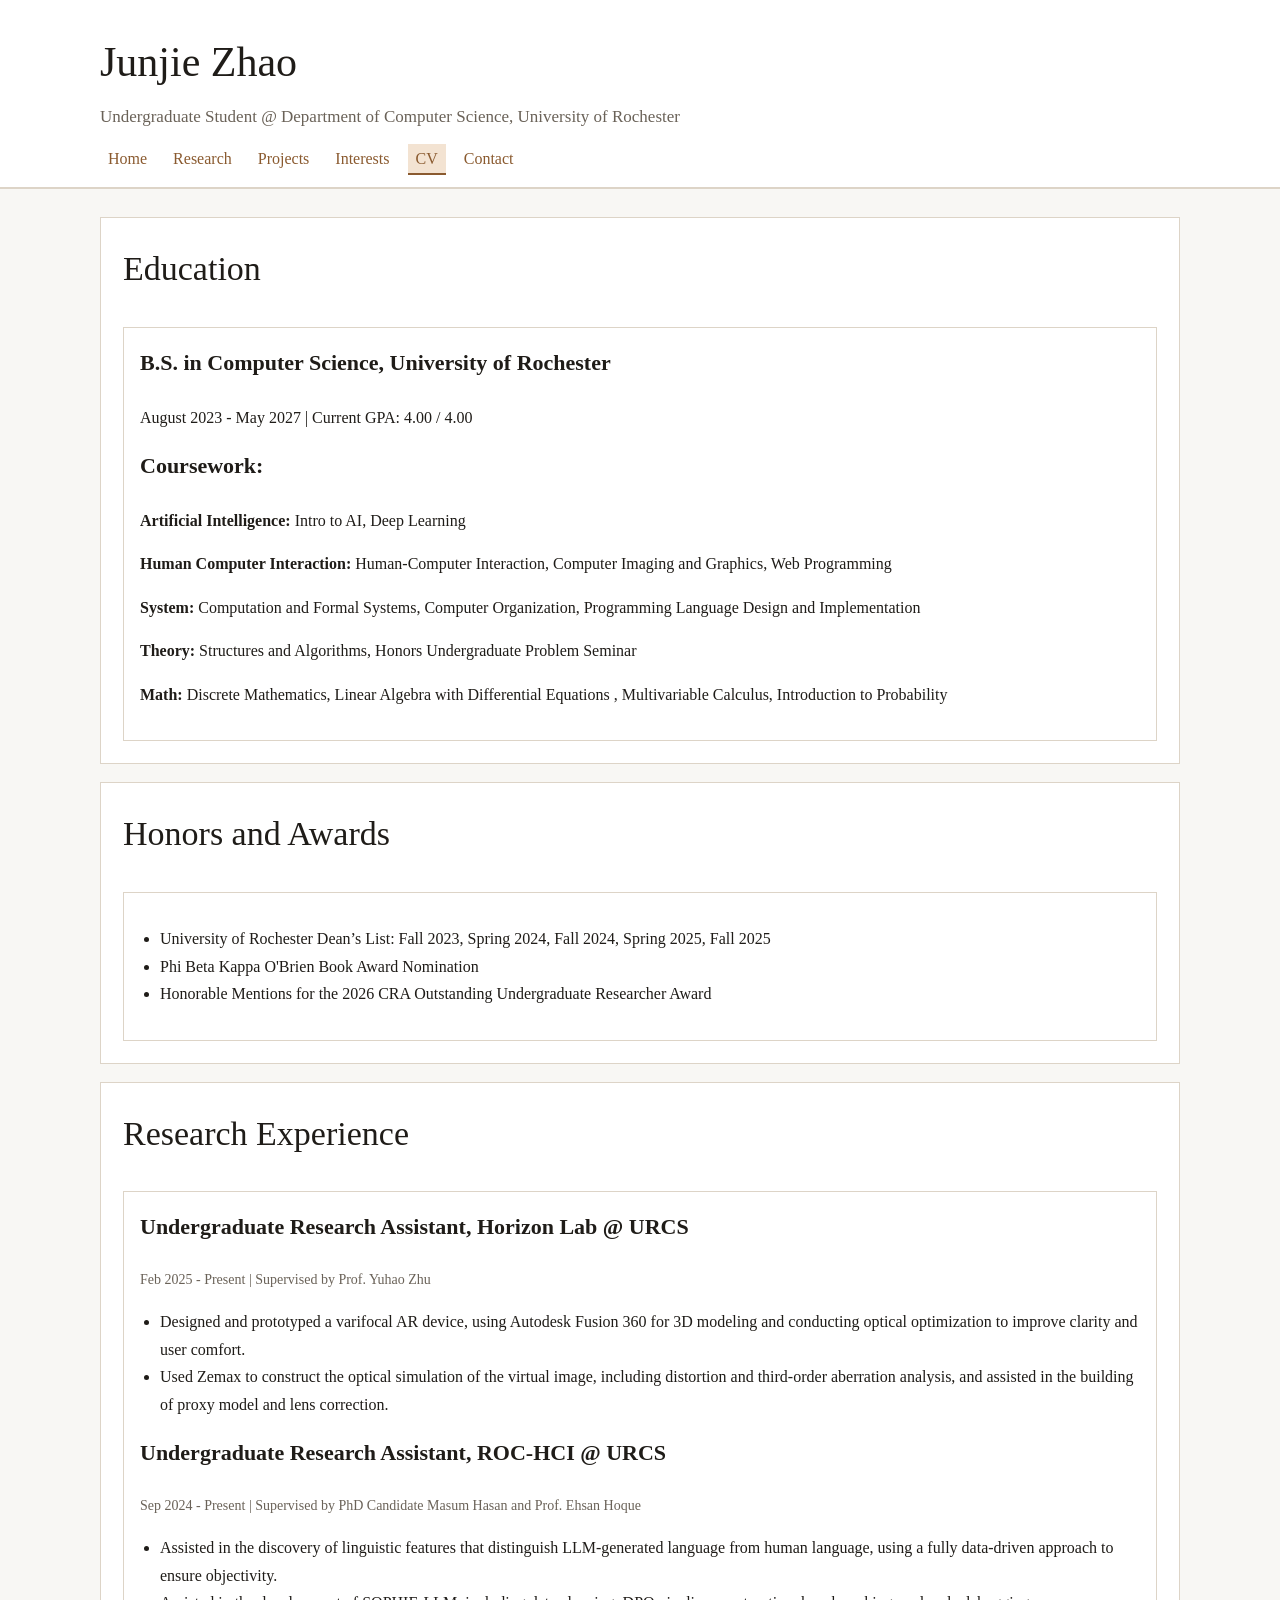
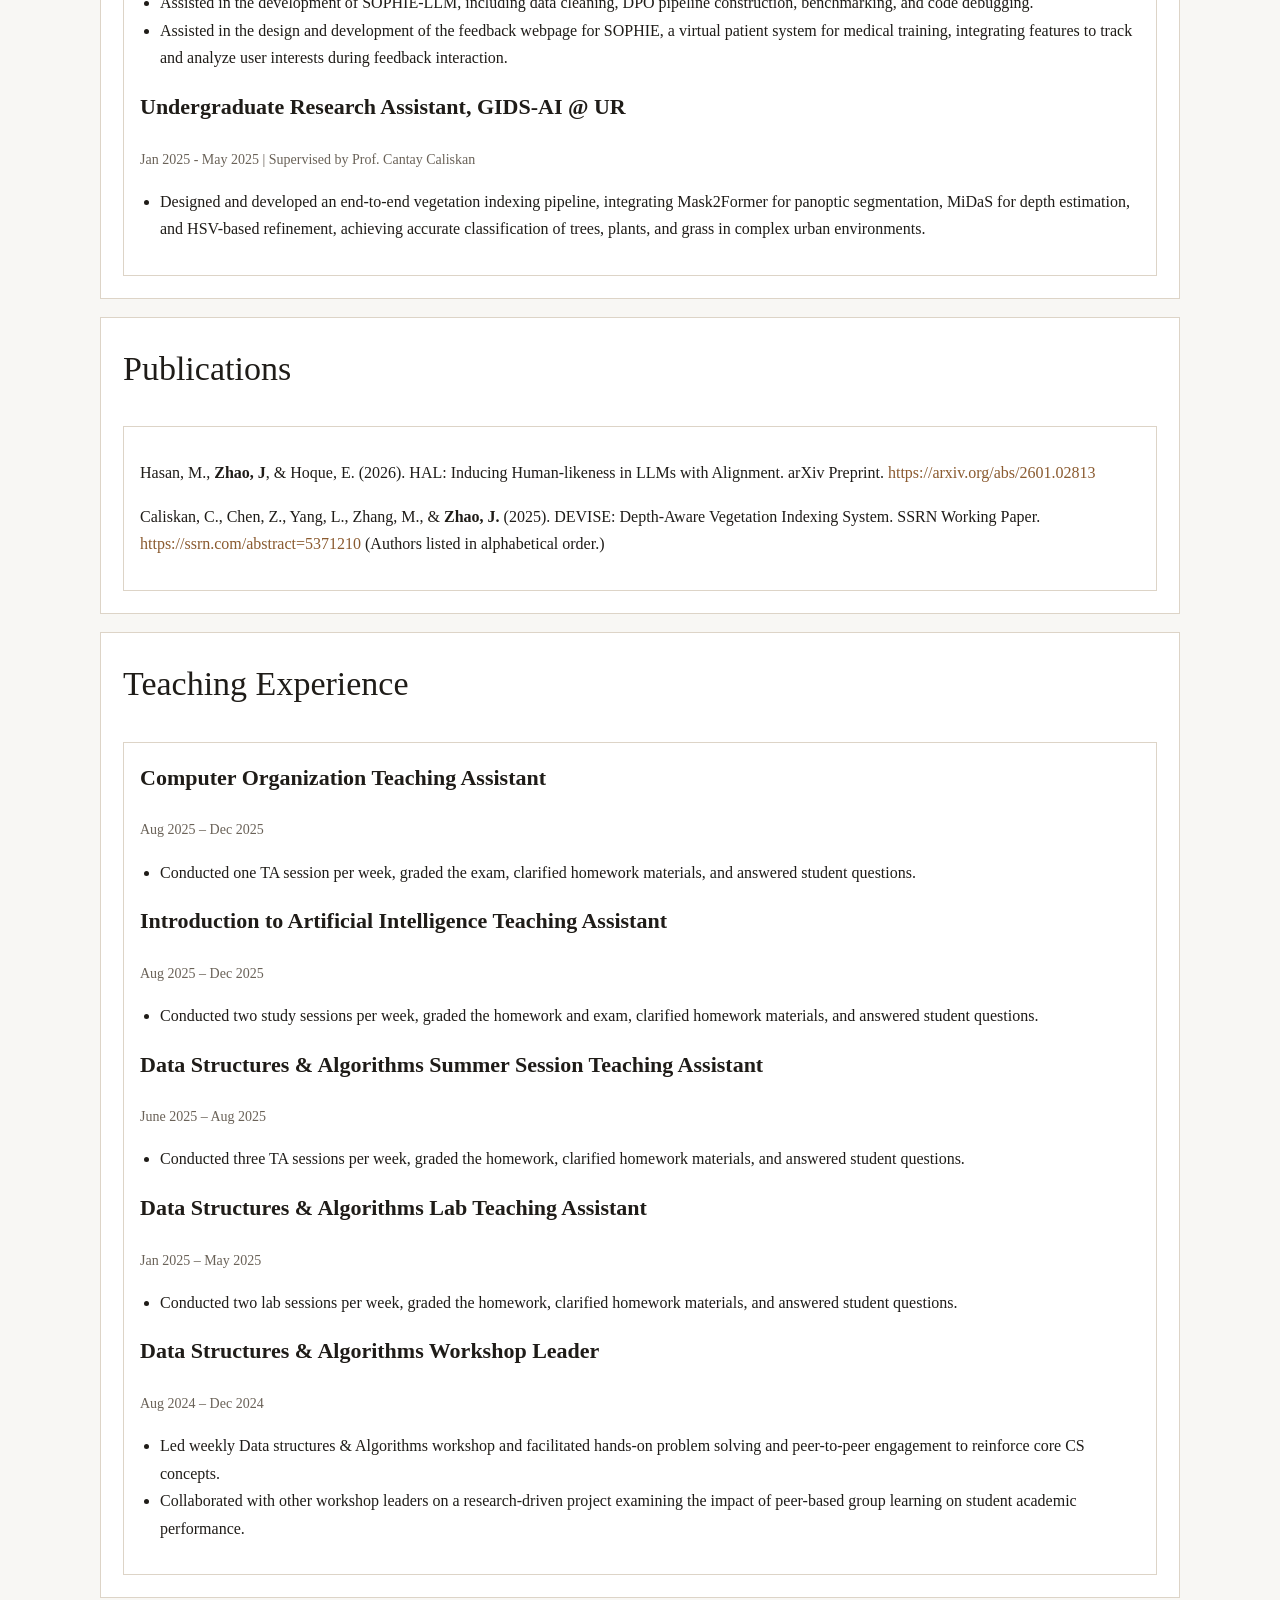
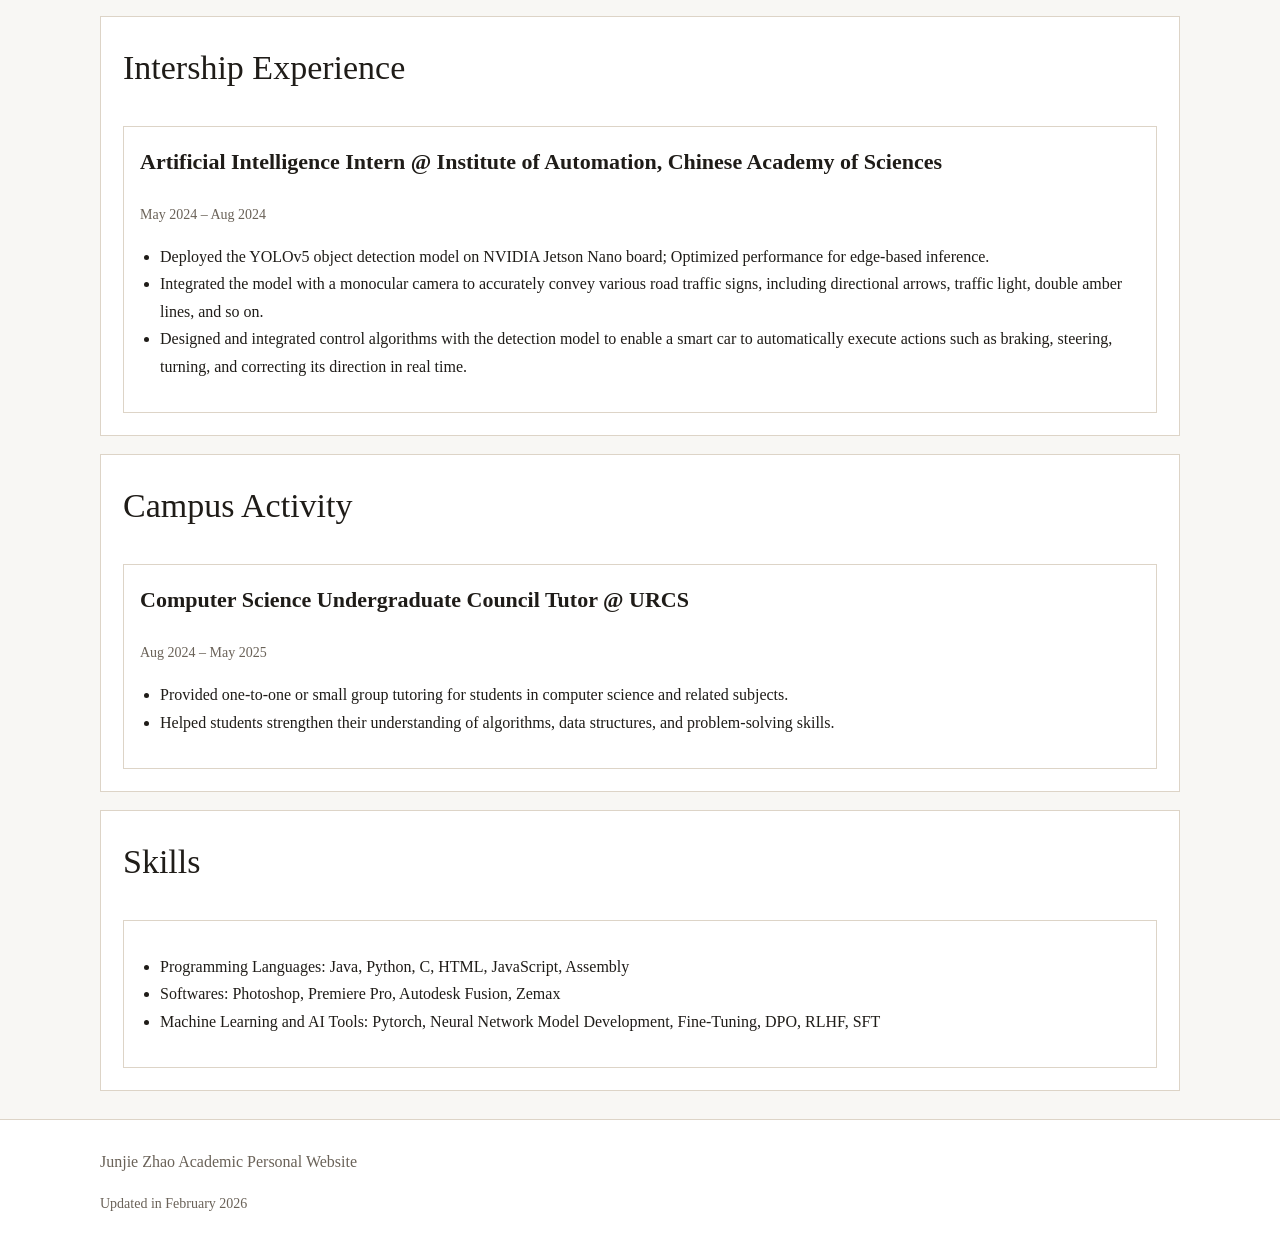
==== cv.html @ 10b2e944 "Add files via upload" ====
<!-- Programmer: Junjie Zhao
Email: jzhao58@u.rochester.edu -->


<!DOCTYPE html>
<html lang="en">
<head>
  <meta charset="UTF-8">
  <meta name="viewport" content="width=device-width, initial-scale=1.0">
  <title>CV | Junjie Zhao</title>
  <link rel="stylesheet" href="css/style.css">
  <script src="js/layout-loader.js" defer></script>
</head>
<body data-page="cv">
  <div id="site-header"></div>

  <main class="container">
    <section class="panel">
      <h2>Education</h2>
      <div class="card">
        <h3>B.S. in Computer Science, University of Rochester</h3>
        <p>August 2023 - May 2027 | Current GPA: 4.00 / 4.00</p>
        <h3>Coursework:</h3>
        <p><strong>Artificial Intelligence:</strong> Intro to AI, Deep Learning</p>
        <p><strong>Human Computer Interaction:</strong> Human-Computer Interaction, Computer Imaging and Graphics, Web Programming</p>
        <p><strong>System:</strong> Computation and Formal Systems, Computer Organization, Programming Language Design
and Implementation</p>
        <p><strong>Theory:</strong> Structures and Algorithms, Honors Undergraduate Problem Seminar</p>
        <p><strong>Math:</strong> Discrete Mathematics, Linear Algebra with Differential Equations , Multivariable Calculus, Introduction to Probability</p>
        </div>
    </section>

    <section class="panel">
      <h2>Honors and Awards</h2>
      <div class="card">
        <ul class="clean-list">
          <li>University of Rochester Dean’s List: Fall 2023, Spring 2024, Fall 2024, Spring 2025, Fall 2025</li>
          <li>Phi Beta Kappa O'Brien Book Award Nomination</li>
          <li>Honorable Mentions for the 2026 CRA Outstanding Undergraduate Researcher Award</li>
        </ul>
      </div>
    </section>

    <section class="panel">
      <h2>Research Experience</h2>
      <div class="card">
        <h3>Undergraduate Research Assistant, Horizon Lab @ URCS</h3>
        <p class="meta-line">Feb 2025 - Present | Supervised by Prof. Yuhao Zhu</p>
        <ul class="clean-list">
          <li>Designed and prototyped a varifocal AR device, using Autodesk Fusion 360 for 3D modeling and
conducting optical optimization to improve clarity and user comfort.</li>
          <li>Used Zemax to construct the optical simulation of the virtual image, including distortion and
third-order aberration analysis, and assisted in the building of proxy model and lens correction.</li>
        </ul>
        <h3>Undergraduate Research Assistant, ROC-HCI @ URCS</h3>
        <p class="meta-line">Sep 2024 - Present | Supervised by PhD Candidate Masum Hasan and Prof. Ehsan Hoque</p>
        <ul class="clean-list">
          <li>Assisted in the discovery of linguistic features that distinguish LLM-generated language from
human language, using a fully data-driven approach to ensure objectivity.</li>
          <li>Assisted in the development of SOPHIE-LLM, including data cleaning, DPO pipeline
construction, benchmarking, and code debugging.</li>
          <li>Assisted in the design and development of the feedback webpage for SOPHIE, a virtual patient
system for medical training, integrating features to track and analyze user interests during
feedback interaction.</li>
        </ul>
        <h3>Undergraduate Research Assistant, GIDS-AI @ UR</h3>
        <p class="meta-line">Jan 2025 - May 2025 | Supervised by Prof. Cantay Caliskan</p>
        <ul class="clean-list">
          <li>Designed and developed an end-to-end vegetation indexing pipeline, integrating Mask2Former for
panoptic segmentation, MiDaS for depth estimation, and HSV-based refinement, achieving
accurate classification of trees, plants, and grass in complex urban environments.</li>
        </ul>
      </div>
    </section>

     <section class="panel">
      <h2>Publications</h2>
      <div class="card">
        <p>Hasan, M., <strong>Zhao, J</strong>, & Hoque, E. (2026). HAL: Inducing Human-likeness in LLMs with Alignment.
arXiv Preprint. <a>https://arxiv.org/abs/2601.02813</a></p>
       <p>Caliskan, C., Chen, Z., Yang, L., Zhang, M., & <strong>Zhao, J.</strong> (2025). DEVISE: Depth-Aware Vegetation
Indexing System. SSRN Working Paper. <a>https://ssrn.com/abstract=5371210</a> (Authors listed in
alphabetical order.)</p>
       </div>
    </section>
    
    <section class="panel">
      <h2>Teaching Experience</h2>
      <div class="card">
        <h3>Computer Organization Teaching Assistant</h3>
        <p class="meta-line">Aug 2025 – Dec 2025</p>
        <ul class="clean-list">
          <li>Conducted one TA session per week, graded the exam, clarified homework materials, and
answered student questions.</li>
        </ul>
        <h3>Introduction to Artificial Intelligence Teaching Assistant</h3>
        <p class="meta-line">Aug 2025 – Dec 2025</p>
        <ul class="clean-list">
          <li>Conducted two study sessions per week, graded the homework and exam, clarified homework
materials, and answered student questions.</li>
        </ul>
        <h3>Data Structures & Algorithms Summer Session Teaching Assistant</h3>
        <p class="meta-line">June 2025 – Aug 2025</p>
        <ul class="clean-list">
          <li>Conducted three TA sessions per week, graded the homework, clarified homework materials, and
answered student questions.</li>
        </ul>
        <h3>Data Structures & Algorithms Lab Teaching Assistant</h3>
        <p class="meta-line">Jan 2025 – May 2025</p>
        <ul class="clean-list">
          <li>Conducted two lab sessions per week, graded the homework, clarified homework materials, and
answered student questions.</li>
        </ul>
        <h3>Data Structures & Algorithms Workshop Leader</h3>
        <p class="meta-line">Aug 2024 – Dec 2024</p>
        <ul class="clean-list">
          <li>Led weekly Data structures & Algorithms workshop and facilitated hands-on problem solving and
peer-to-peer engagement to reinforce core CS concepts.</li>
          <li>Collaborated with other workshop leaders on a research-driven project examining the impact of
peer-based group learning on student academic performance.</li>
        </ul>
      </div>
    </section>

    <section class="panel">
      <h2>Intership Experience</h2>
      <div class="card">
        <h3>Artificial Intelligence Intern @ Institute of Automation, Chinese Academy of Sciences</h3>
        <p class="meta-line">May 2024 – Aug 2024</p>
        <ul class="clean-list">
          <li>Deployed the YOLOv5 object detection model on NVIDIA Jetson Nano board; Optimized
performance for edge-based inference.</li>
          <li>Integrated the model with a monocular camera to accurately convey various road traffic signs,
including directional arrows, traffic light, double amber lines, and so on.</li>
          <li>Designed and integrated control algorithms with the detection model to enable a smart car to
automatically execute actions such as braking, steering, turning, and correcting its direction in real
time.</li>
        </ul>
      </div>
    </section>

    <section class="panel">
      <h2>Campus Activity</h2>
      <div class="card">
        <h3>Computer Science Undergraduate Council Tutor @ URCS</h3>
        <p class="meta-line">Aug 2024 – May 2025</p>
        <ul class="clean-list">
          <li>Provided one-to-one or small group tutoring for students in computer science and related subjects.</li>
          <li>Helped students strengthen their understanding of algorithms, data structures, and
problem-solving skills.</li>
        </ul>
      </div>
    </section>

    <section class="panel">
      <h2>Skills</h2>
      <div class="card">
        <ul class="clean-list">
          <li>Programming Languages: Java, Python, C, HTML, JavaScript, Assembly</li>
          <li>Softwares: Photoshop, Premiere Pro, Autodesk Fusion, Zemax</li>
          <li>Machine Learning and AI Tools: Pytorch, Neural Network Model Development, Fine-Tuning,
  DPO, RLHF, SFT</li>
        </ul>
      </div>
    </section>
  </main>

  <div id="site-footer"></div>
</body>
</html>
---- css/style.css ----
/* Programmer: Junjie Zhao
Email: jzhao58@u.rochester.edu */


body {
  margin: 0;
  font-family: Georgia, "Times New Roman", serif;
  color: #1f1c18;
  background: #f8f7f4;
  line-height: 1.72;
}

a { color: #8a5a2f; }

.site-header {
  border-bottom: 2px solid #ddd4c7;
  background: #fff;
}

.container {
  width: 1080px;
  margin: 0 auto;
}

.topbar {
  padding: 26px 0 14px;
}

.brand h1 {
  margin: 0;
  font-size: 42px;
  font-weight: 500;
}

.brand p {
  margin: 4px 0 14px;
  color: #6a6258;
  font-size: 17px;
}

.site-nav ul { 
  list-style: none; 
  margin: 0; 
  padding: 0; 
}

.site-nav li { 
  display: inline-block; 
  margin-right: 6px; 
}

.site-nav a {
  text-decoration: none;
  color: #8a5a2f;
  border-bottom: 2px solid transparent;
  padding: 6px 8px;
}

.site-nav a:hover, .site-nav a:focus { 
  border-bottom-color: #8a5a2f; 
}

.site-nav a.active {
  background: #f3e3d2;
  border-bottom-color: #8a5a2f;
}

main {
  padding: 28px 0;
}

main > section + section {
  margin-top: 18px;
}

.hero {
  display: grid;
  grid-template-columns: 2fr 1fr;
  gap: 18px;
  margin-bottom: 18px;
}

.panel {
  background: #ffffff;
  border: 1px solid #ddd4c7;
  padding: 22px;
}

.panel-soft { 
  background: #f1eee8; 
}

h2 {
  margin-top: 0;
  font-size: 34px;
  font-weight: 500;
}

h3 { margin-top: 0; font-size: 22px; }

.grid-2 { display: grid; 
  grid-template-columns: 1fr 1fr; 
  gap: 18px; 
}
.grid-3 { display: grid; 
  grid-template-columns: 1fr 1fr 1fr; 
  gap: 18px; 
}

.card {
  background: #fff;
  border: 1px solid #ddd4c7;
  padding: 16px;
}

.clean-list { 
  padding-left: 20px; 
}

.meta-line { 
  color: #6a6258; 
  font-size: 14px; 
}

.filter-controls { 
  margin: 10px 0; 
}

.filter-button {
  border: 1px solid #ddd4c7;
  background: #fff;
  color: #1f1c18;
  padding: 7px 12px;
  margin-right: 8px;
  cursor: pointer;
}

.filter-button.active {
  background: #8a5a2f;
  color: #fff;
}

.result-note { 
  color: #6a6258;
}

.paper-item.hidden {
   display: none; 
}

.photo {
  border: 1px solid #ddd4c7;
  background: #fff;
}
.photo img {
  width: 100%;
  height: 185px;
  object-fit: cover;
  display: block;
}
.photo figcaption { padding: 11px; }

.site-footer {
  border-top: 1px solid #ddd4c7;
  background: #fff;
  color: #6a6258;
  padding: 12px 0;
}
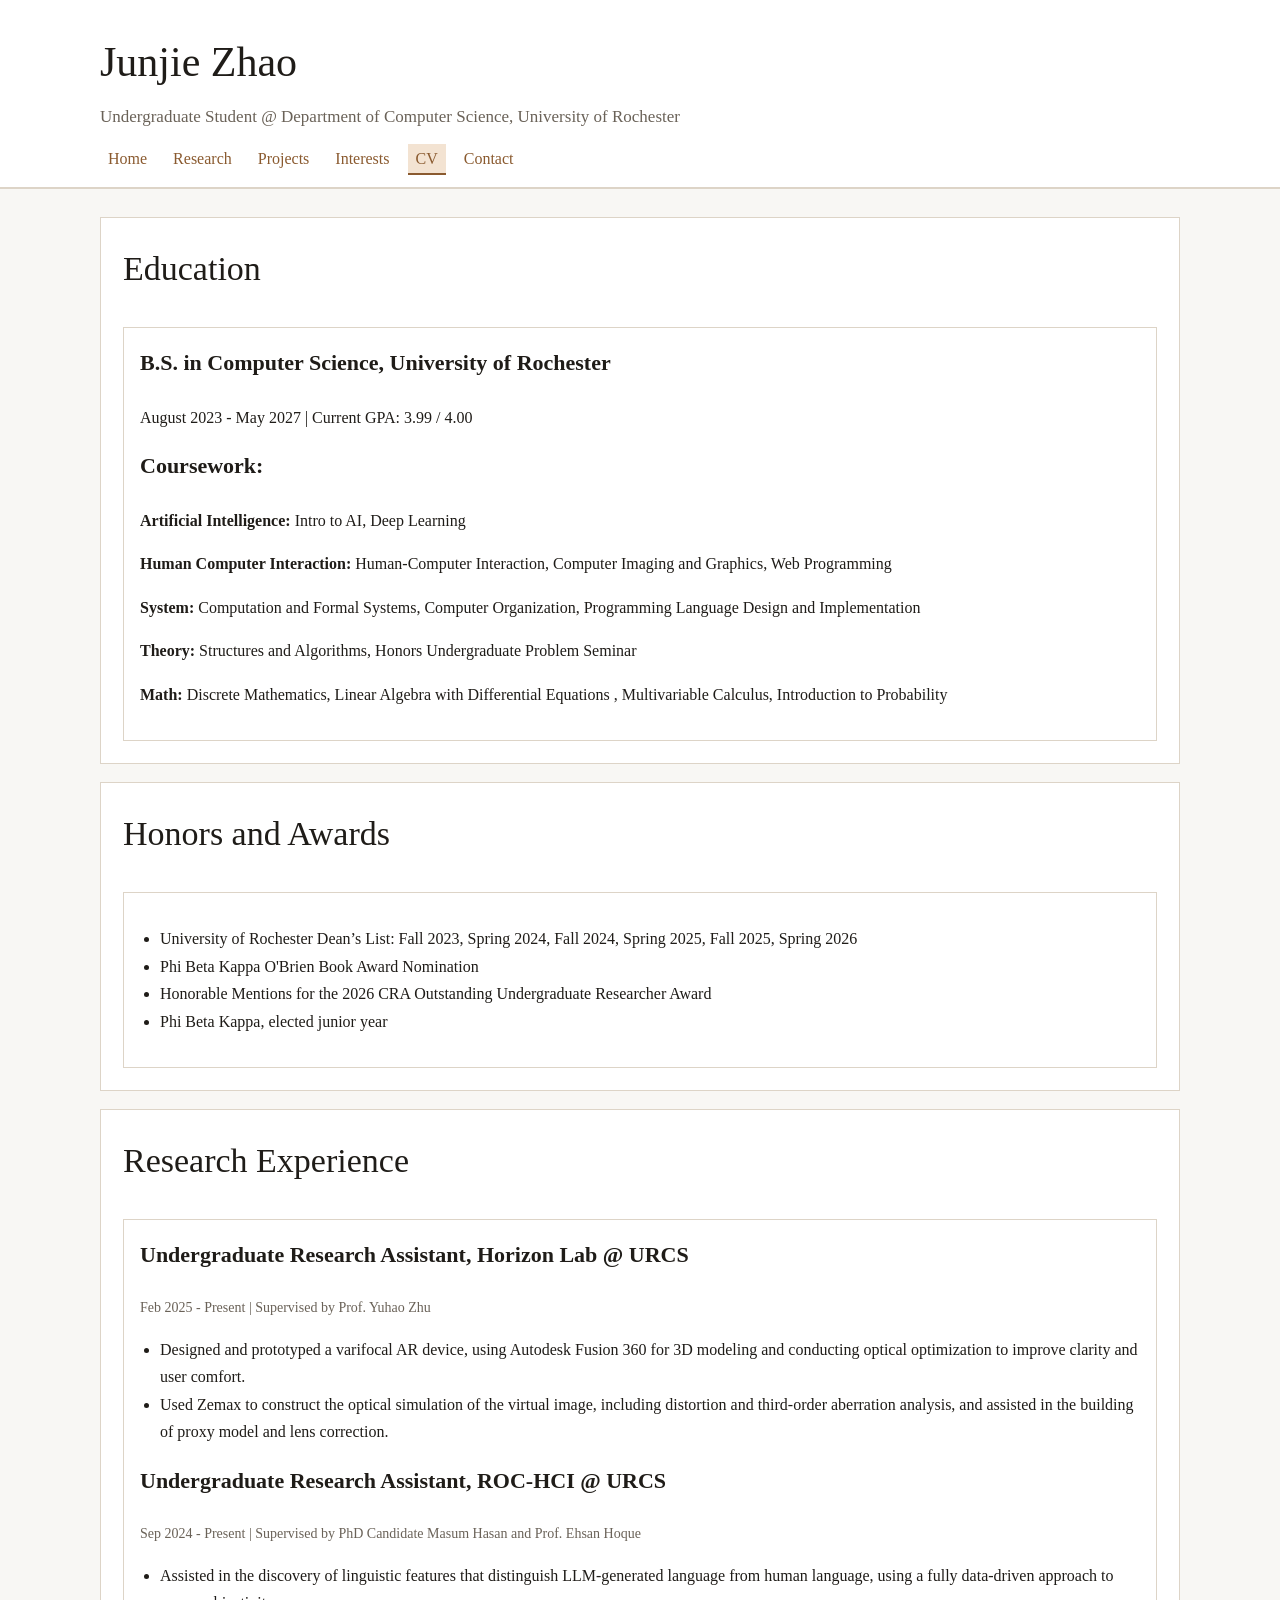
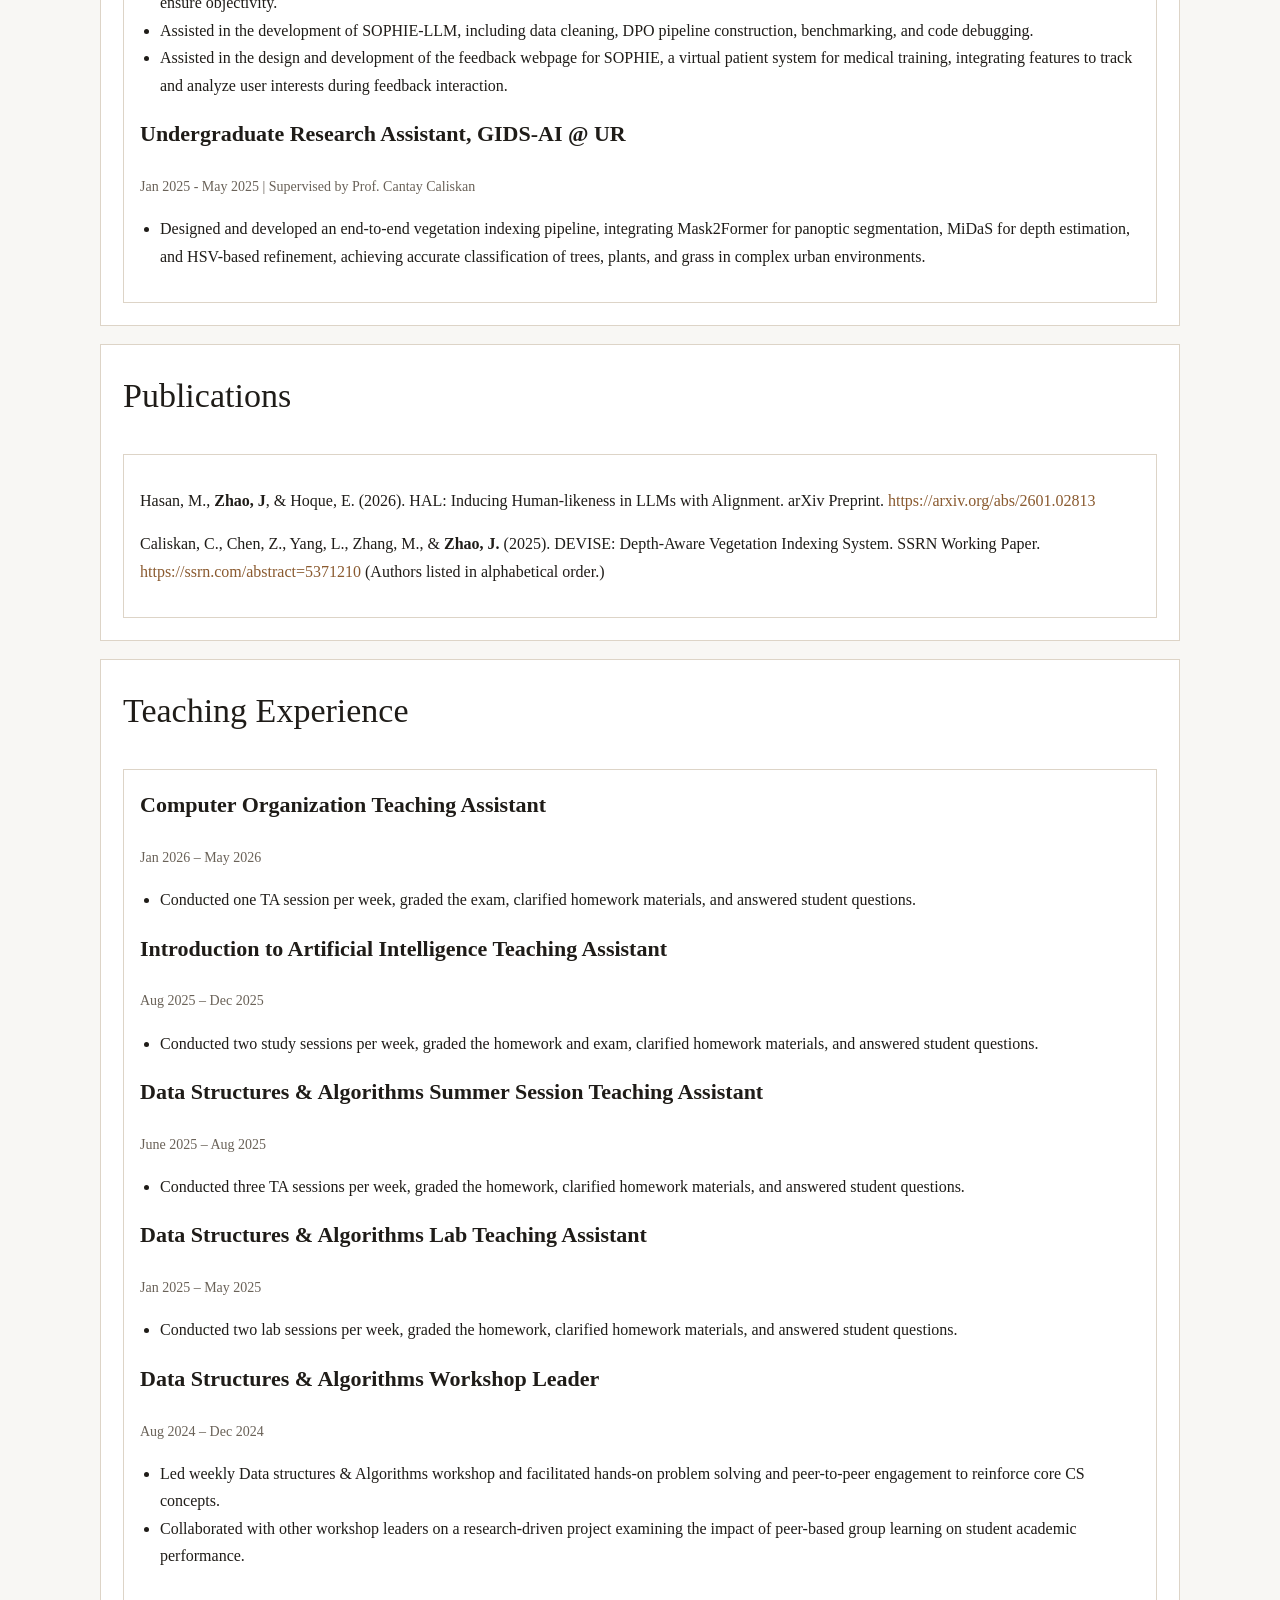
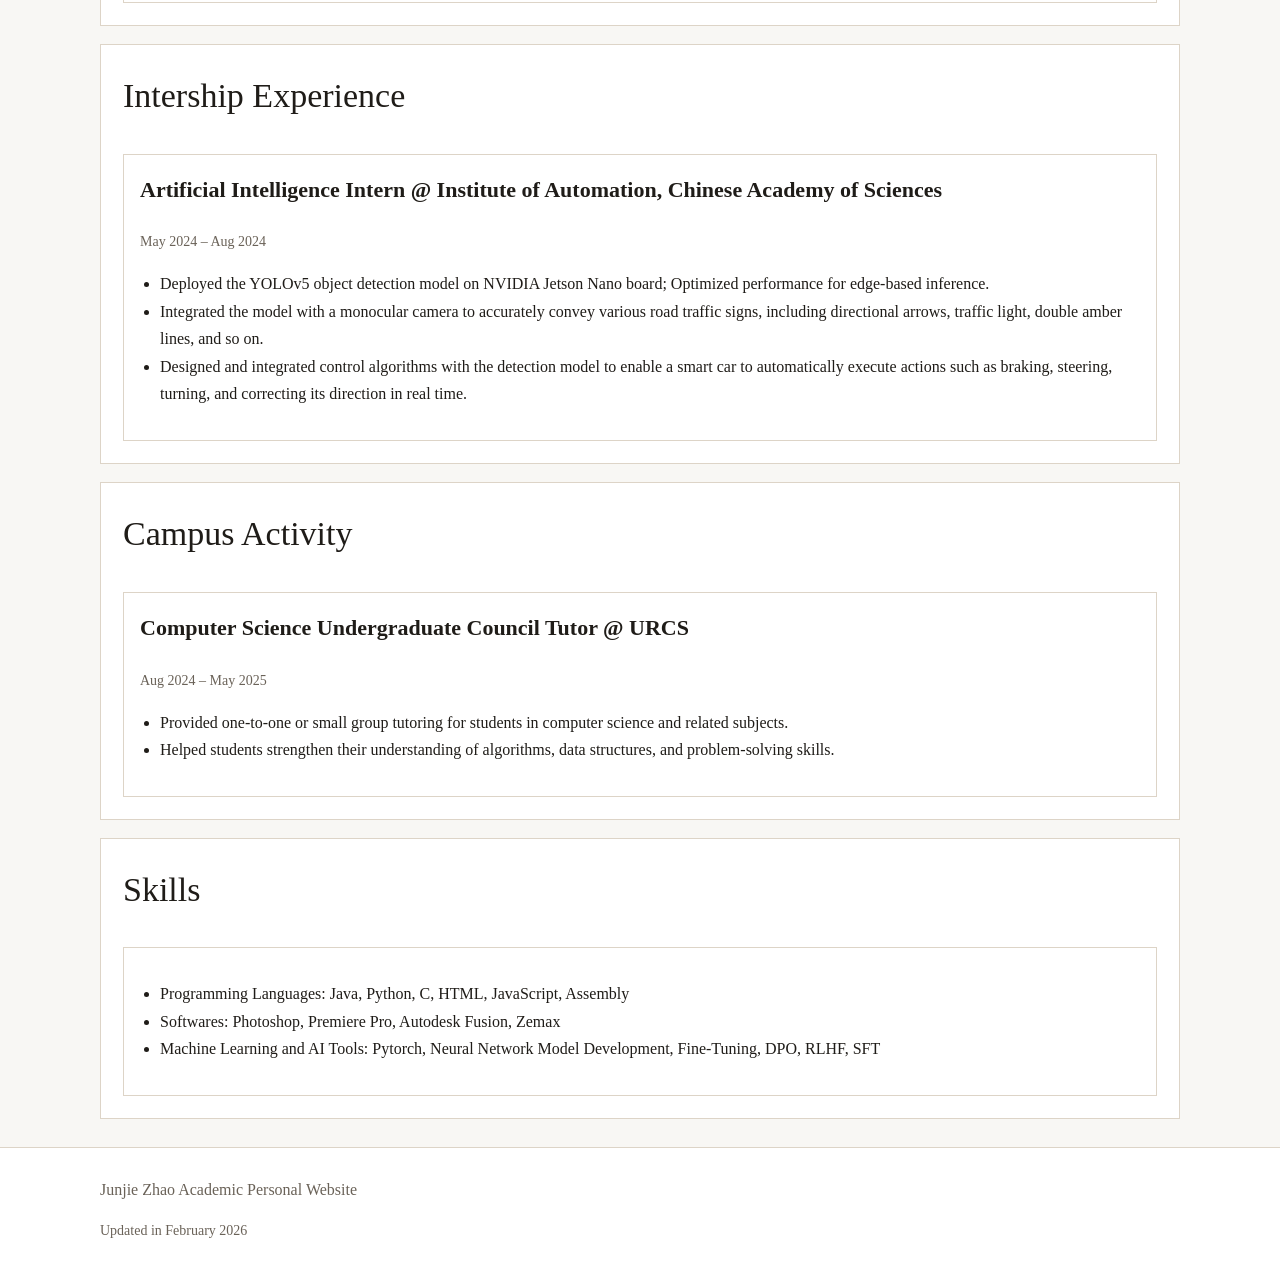
==== commit fa5f0b2a: "Update cv.html" ====
--- a/cv.html
+++ b/cv.html
@@ -19,7 +19,7 @@
       <h2>Education</h2>
       <div class="card">
         <h3>B.S. in Computer Science, University of Rochester</h3>
-        <p>August 2023 - May 2027 | Current GPA: 4.00 / 4.00</p>
+        <p>August 2023 - May 2027 | Current GPA: 3.99 / 4.00</p>
         <h3>Coursework:</h3>
         <p><strong>Artificial Intelligence:</strong> Intro to AI, Deep Learning</p>
         <p><strong>Human Computer Interaction:</strong> Human-Computer Interaction, Computer Imaging and Graphics, Web Programming</p>
@@ -34,9 +34,10 @@
       <h2>Honors and Awards</h2>
       <div class="card">
         <ul class="clean-list">
-          <li>University of Rochester Dean’s List: Fall 2023, Spring 2024, Fall 2024, Spring 2025, Fall 2025</li>
+          <li>University of Rochester Dean’s List: Fall 2023, Spring 2024, Fall 2024, Spring 2025, Fall 2025, Spring 2026</li>
           <li>Phi Beta Kappa O'Brien Book Award Nomination</li>
           <li>Honorable Mentions for the 2026 CRA Outstanding Undergraduate Researcher Award</li>
+          <li>Phi Beta Kappa, elected junior year</li>
         </ul>
       </div>
     </section>
@@ -88,7 +89,7 @@
       <h2>Teaching Experience</h2>
       <div class="card">
         <h3>Computer Organization Teaching Assistant</h3>
-        <p class="meta-line">Aug 2025 – Dec 2025</p>
+        <p class="meta-line">Jan 2026 – May 2026</p>
         <ul class="clean-list">
           <li>Conducted one TA session per week, graded the exam, clarified homework materials, and
 answered student questions.</li>
@@ -167,4 +168,4 @@
 
   <div id="site-footer"></div>
 </body>
-</html>+</html>
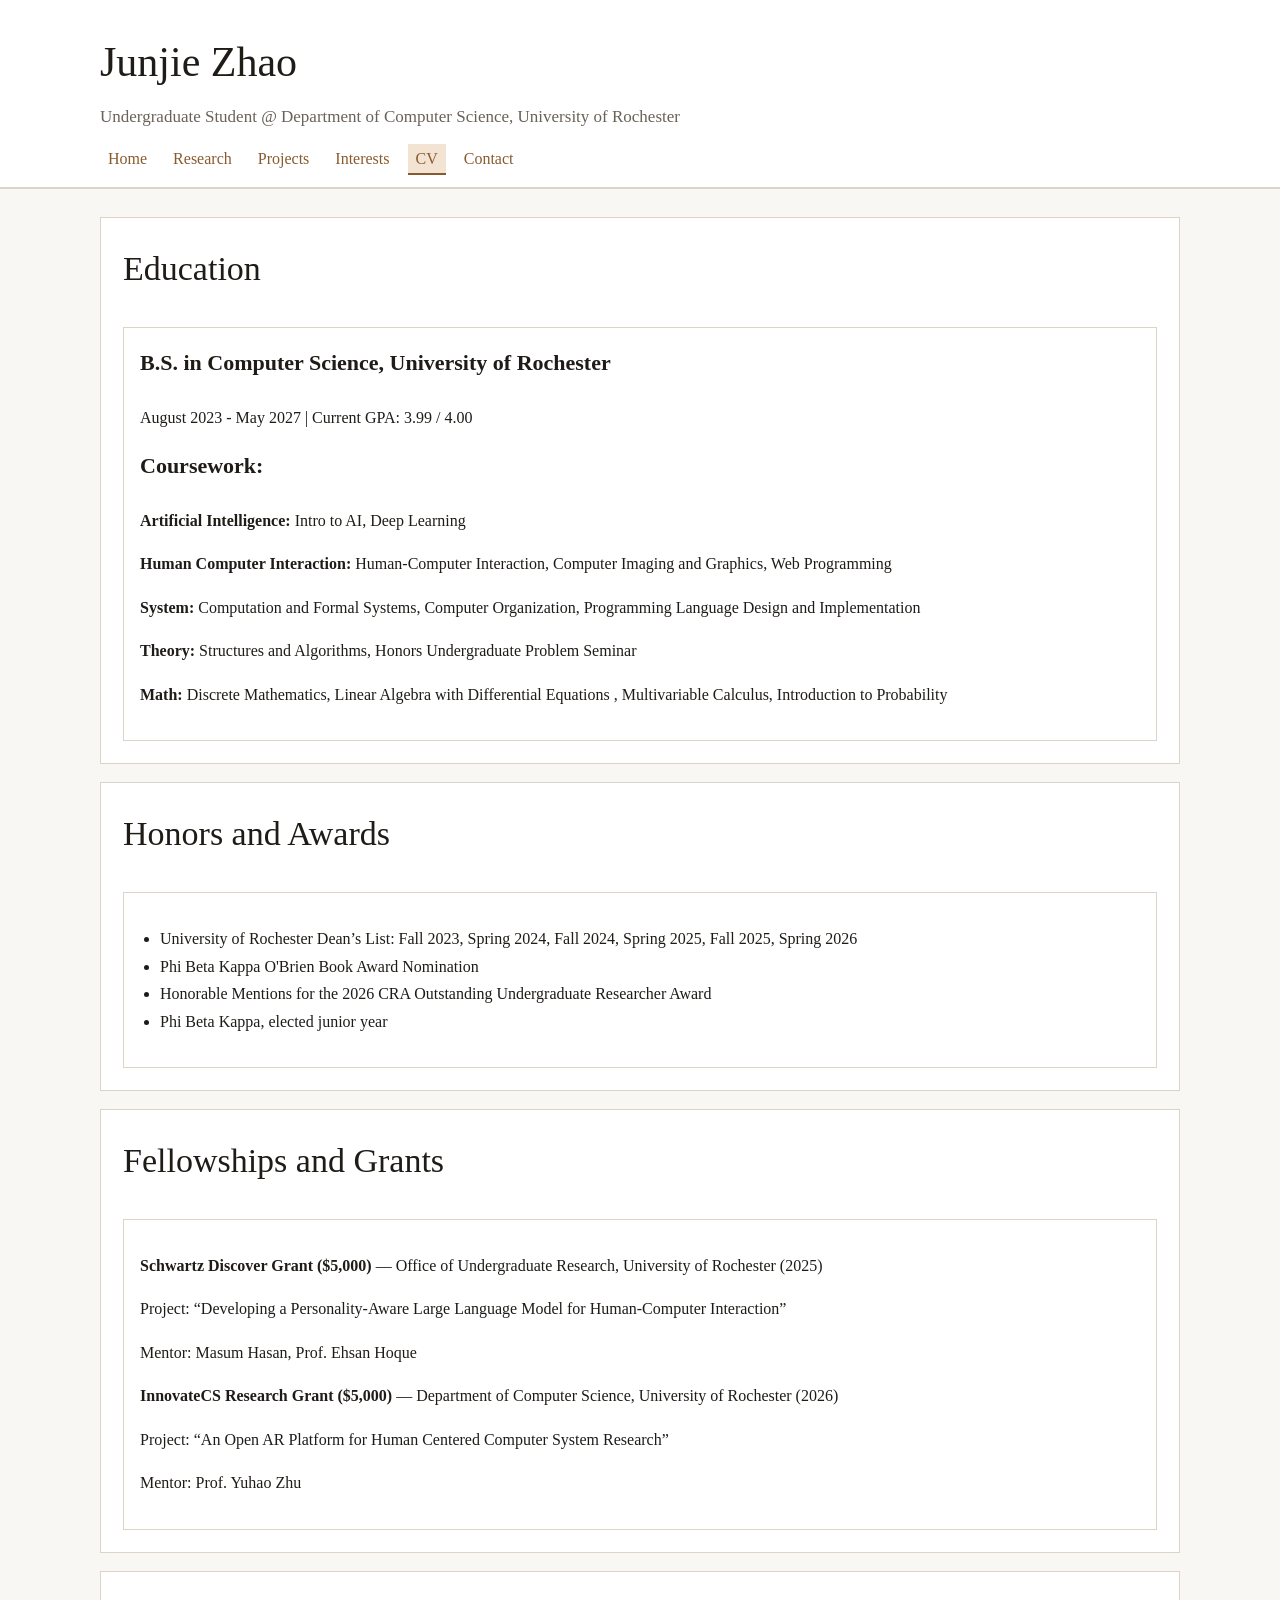
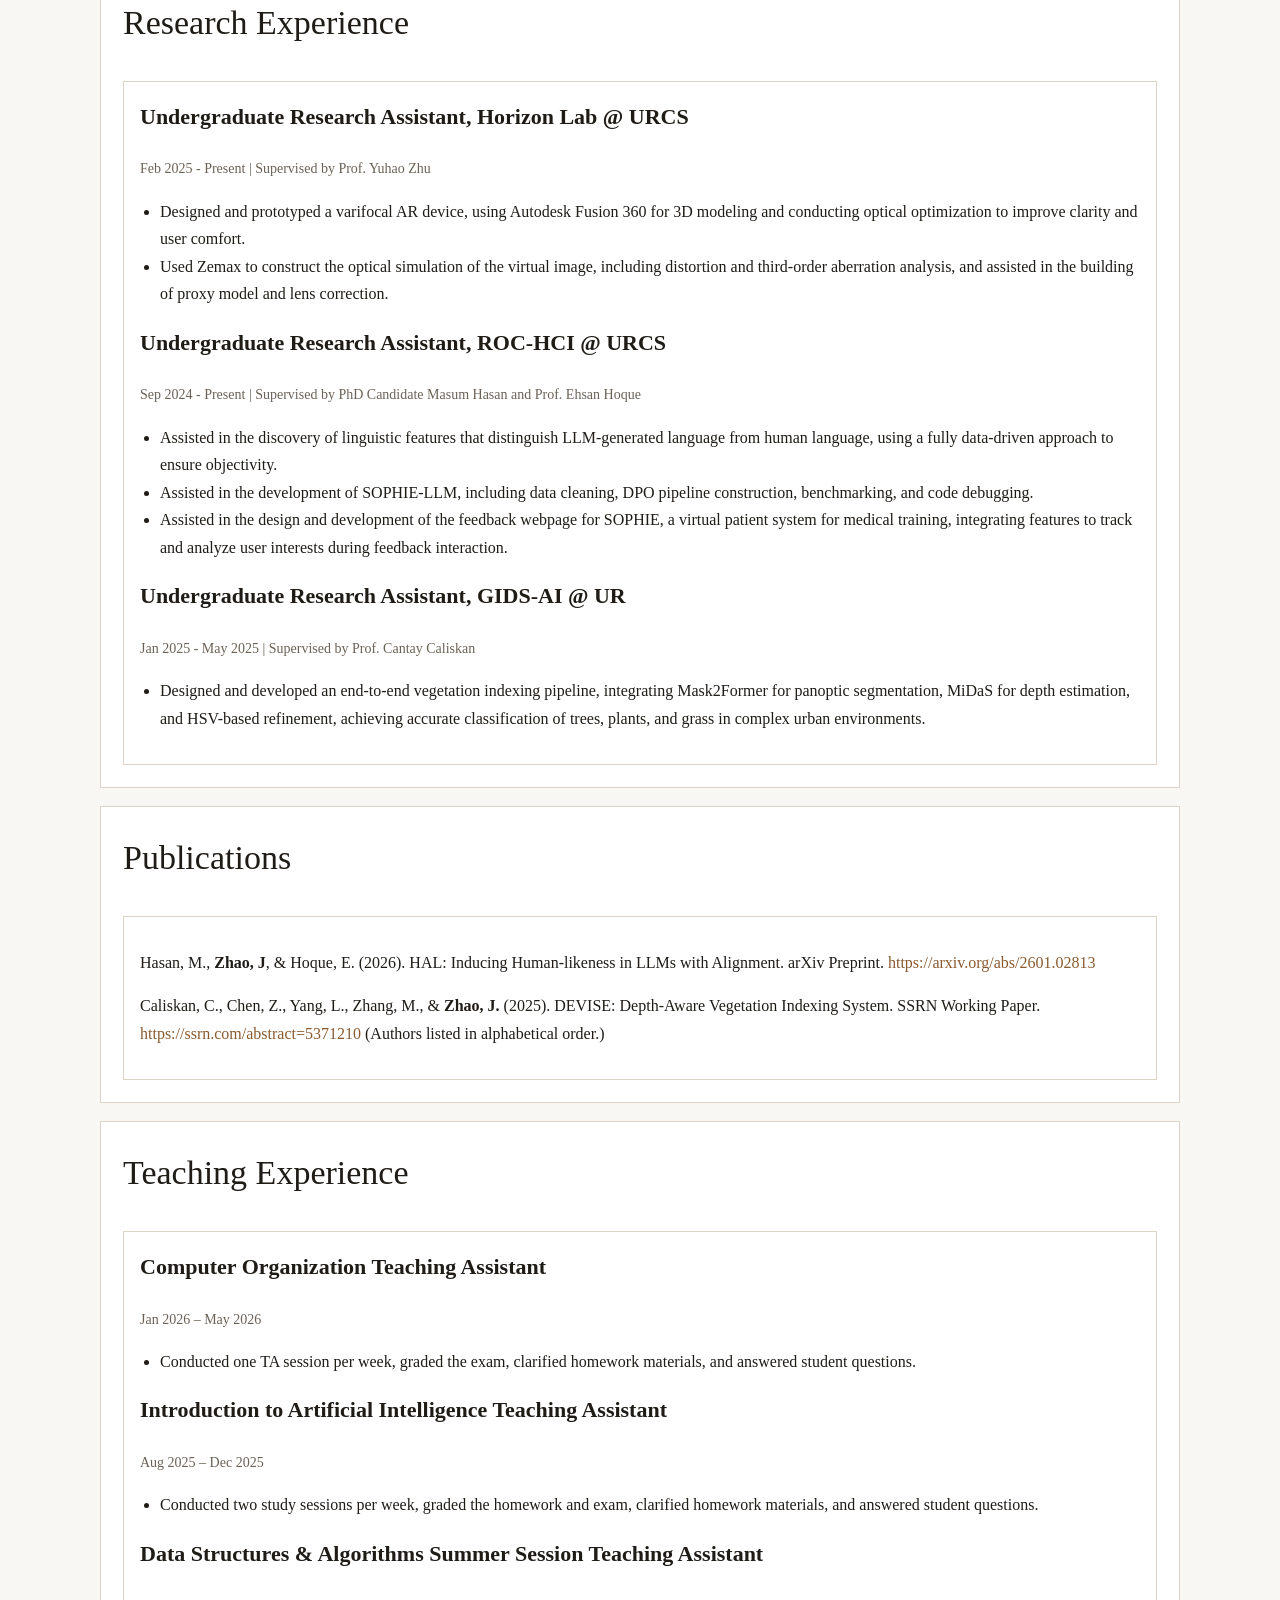
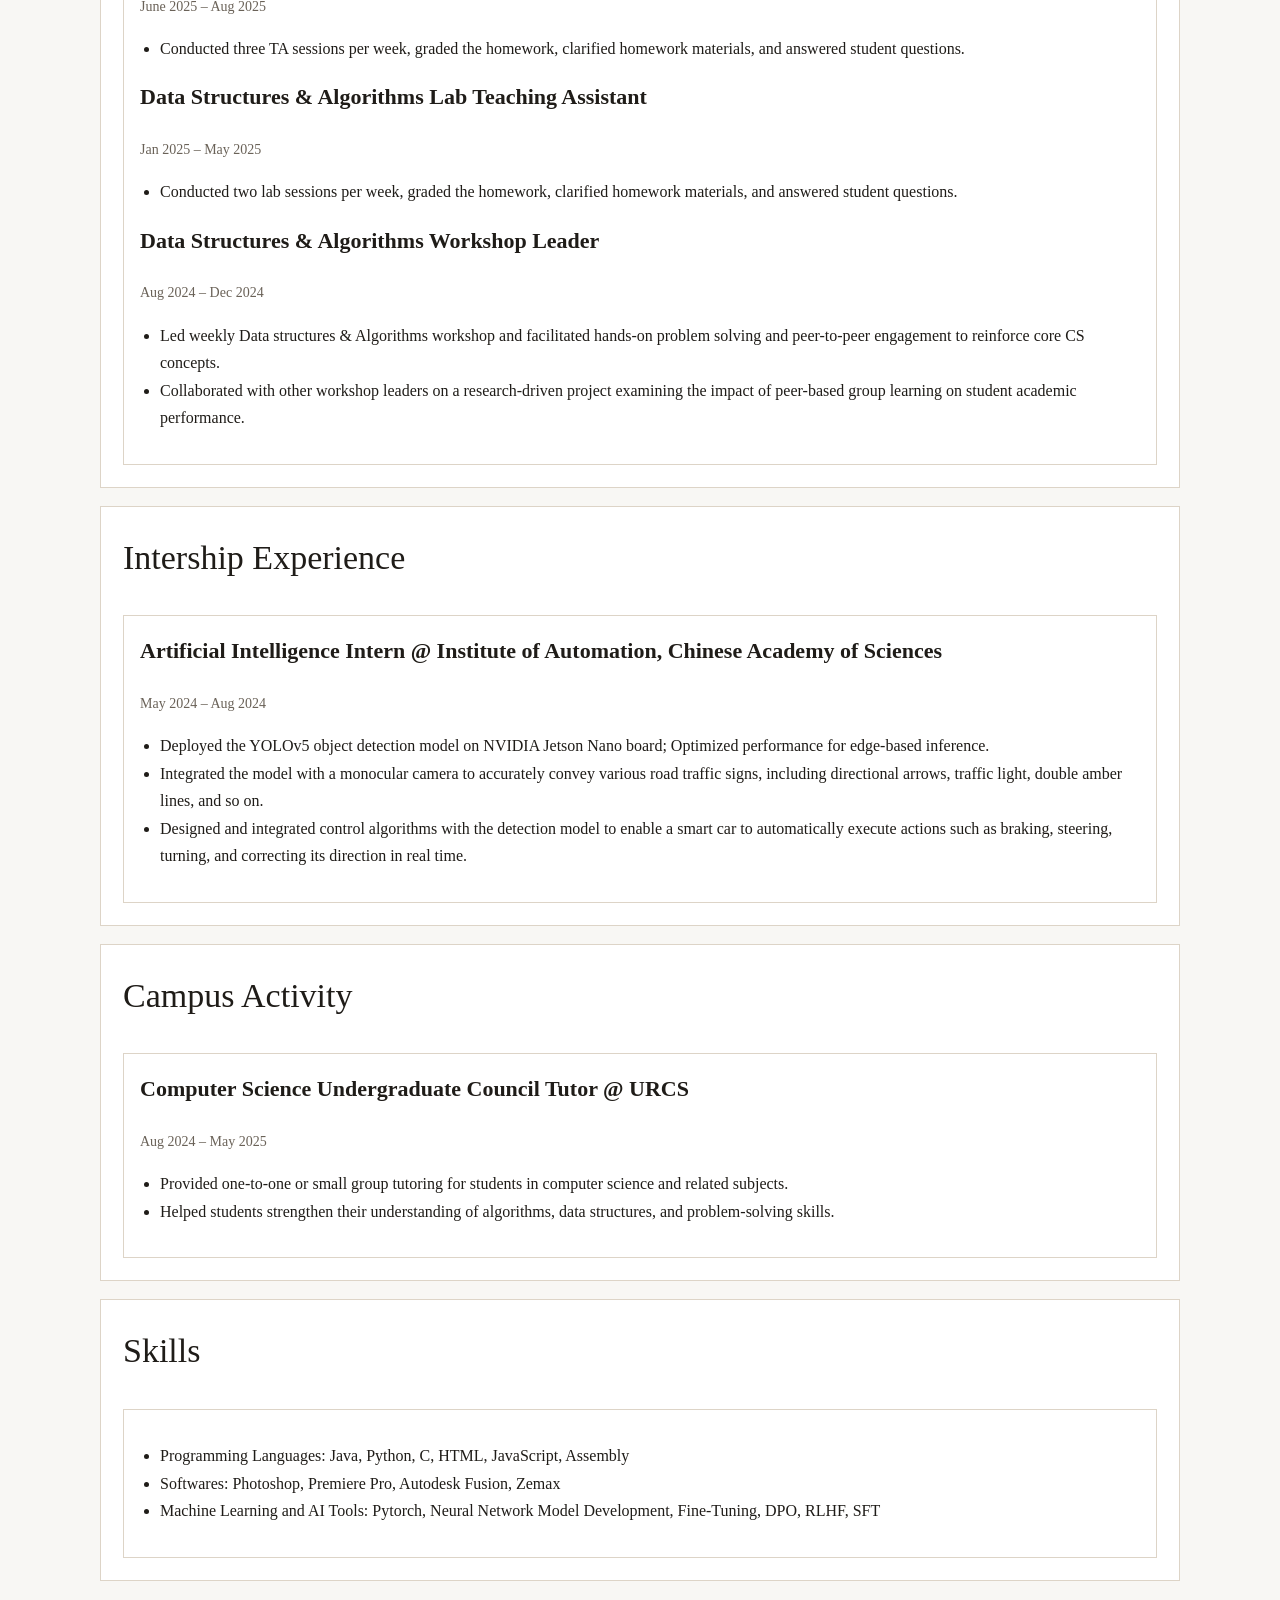
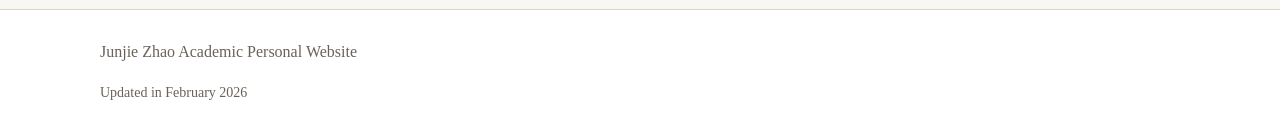
==== commit f80a14cf: "Update cv.html" ====
--- a/cv.html
+++ b/cv.html
@@ -39,6 +39,32 @@
           <li>Honorable Mentions for the 2026 CRA Outstanding Undergraduate Researcher Award</li>
           <li>Phi Beta Kappa, elected junior year</li>
         </ul>
+      </div>
+    </section>
+
+    <section class="panel">
+      <h2>Fellowships and Grants</h2>
+      <div class="card">
+        <p>
+          <strong>Schwartz Discover Grant ($5,000)</strong> — Office of Undergraduate Research,
+          University of Rochester (2025)
+        </p>
+        <p>
+          Project: “Developing a Personality-Aware Large Language Model for Human-Computer Interaction”
+        </p>
+        <p>
+          Mentor: Masum Hasan, Prof. Ehsan Hoque
+        </p>
+        <p>
+          <strong>InnovateCS Research Grant ($5,000)</strong> — Department of Computer Science,
+          University of Rochester (2026)
+        </p>
+        <p>
+          Project: “An Open AR Platform for Human Centered Computer System Research”
+        </p>
+        <p>
+          Mentor: Prof. Yuhao Zhu
+        </p>
       </div>
     </section>
 
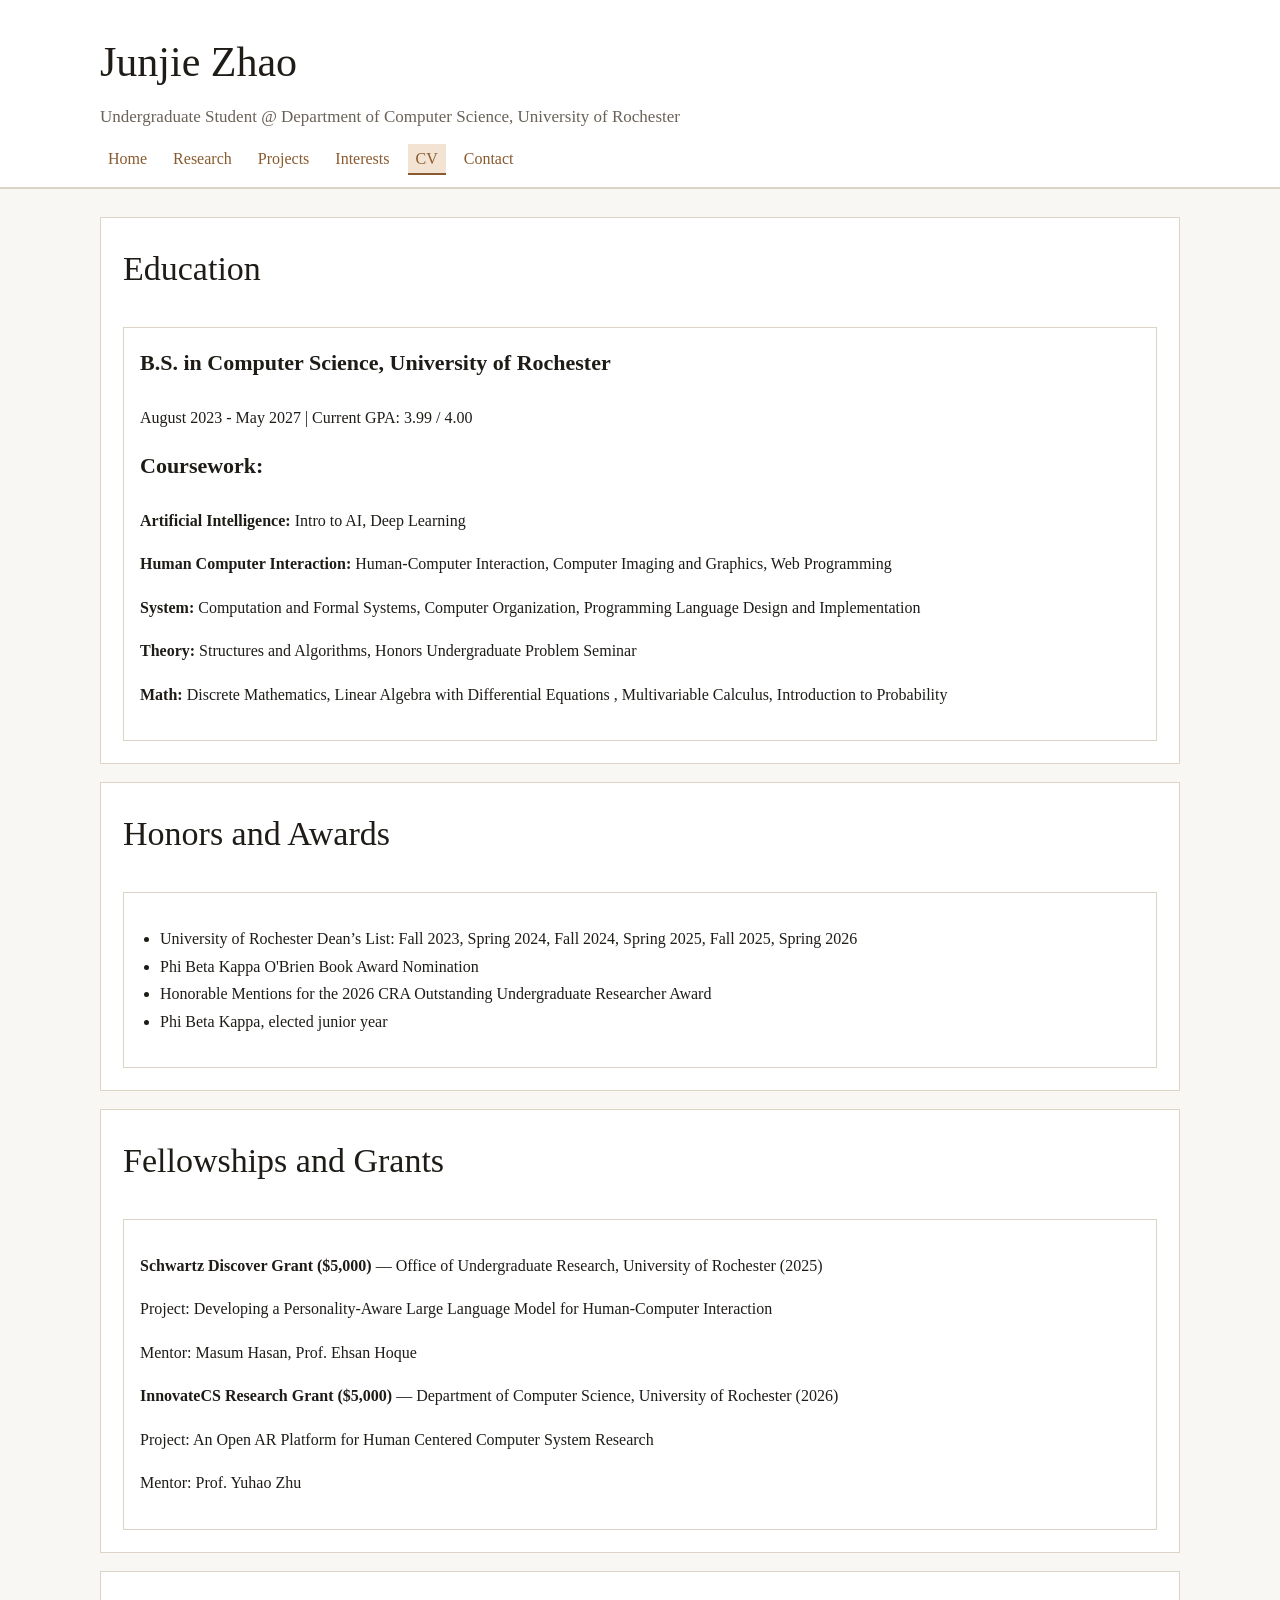
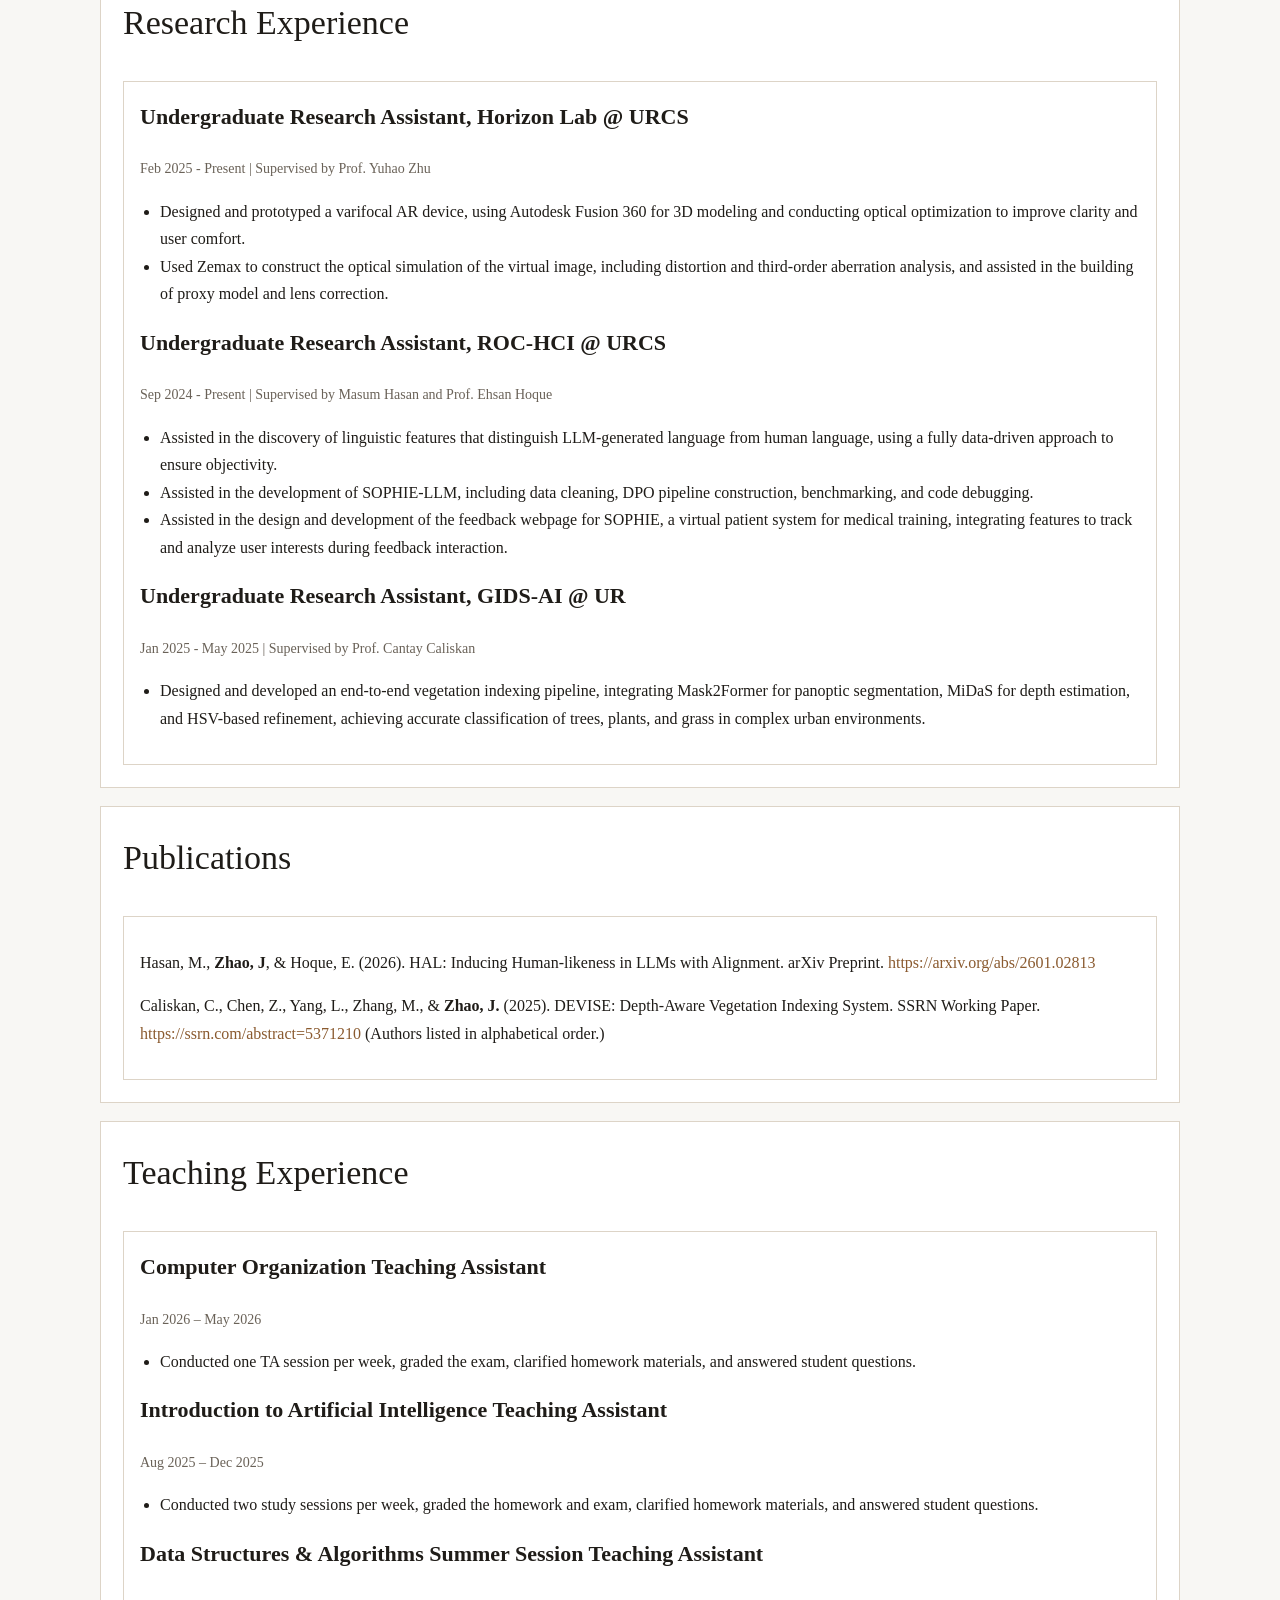
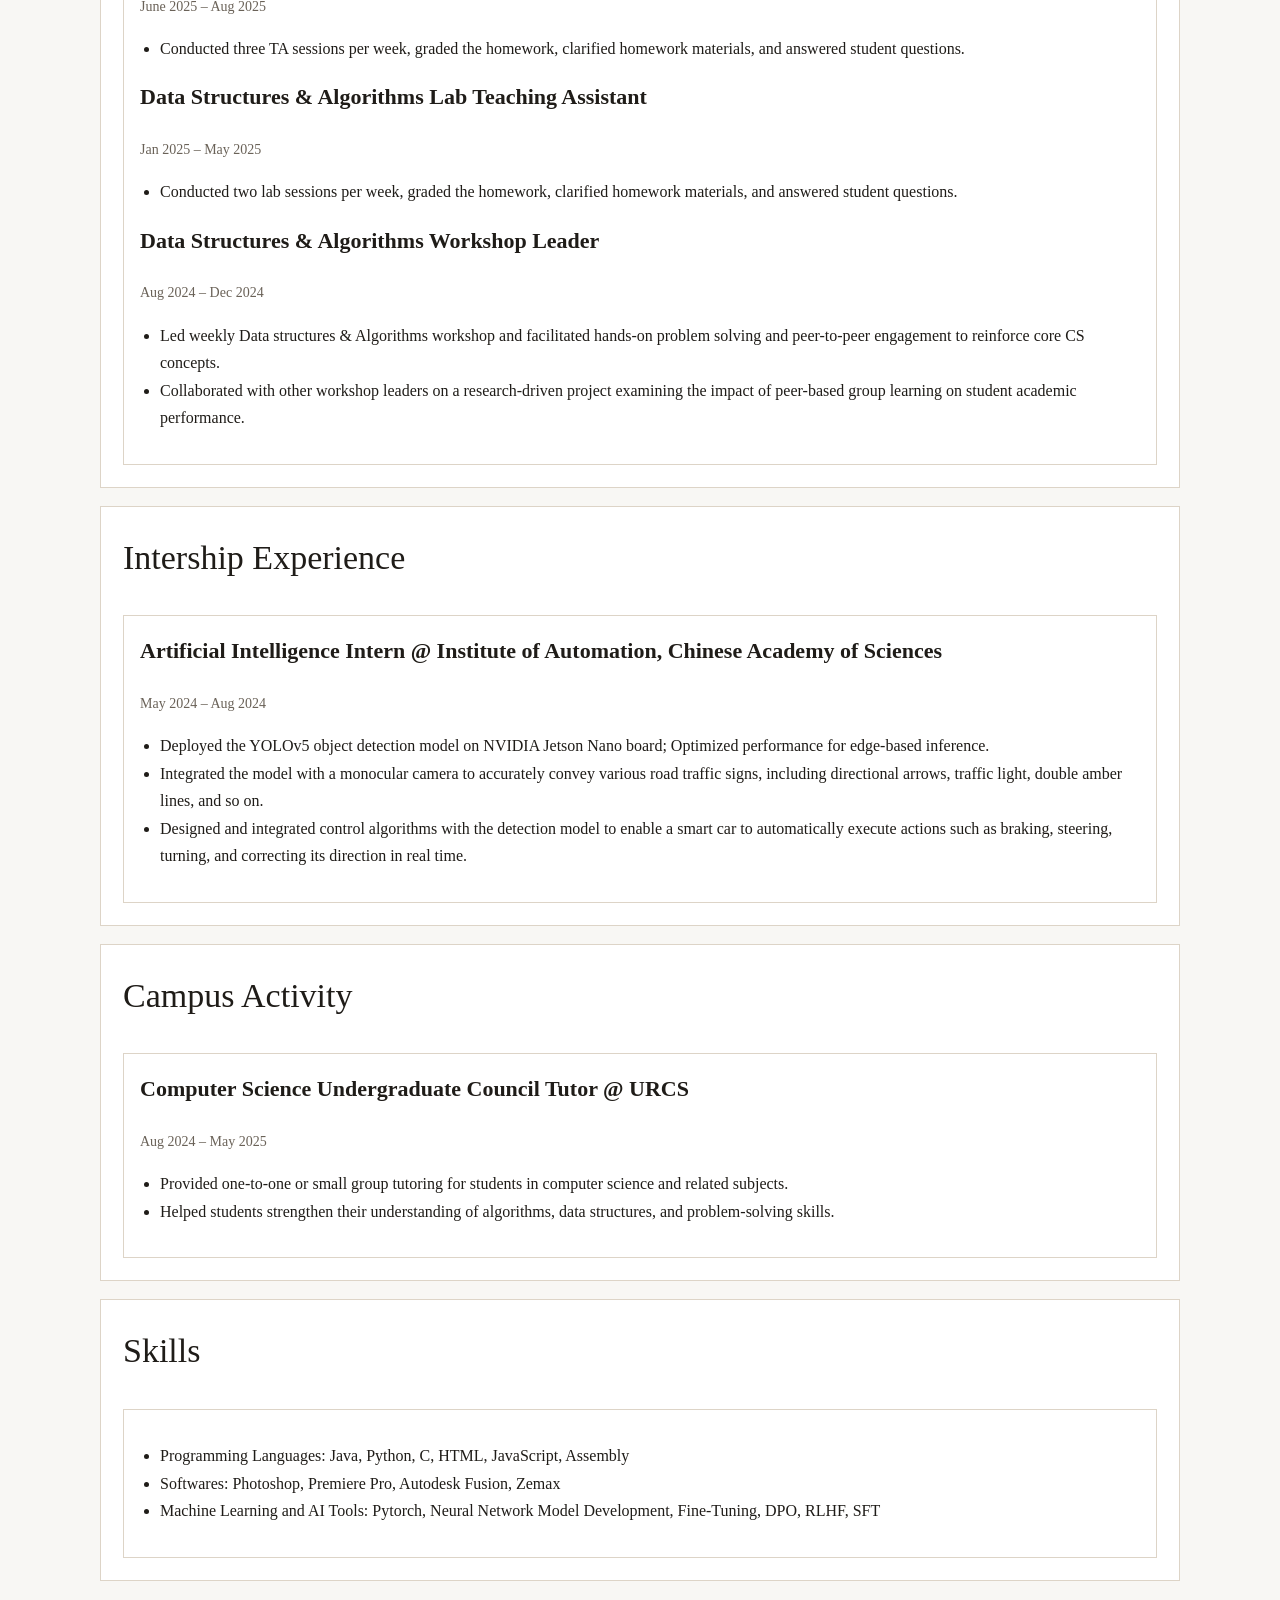
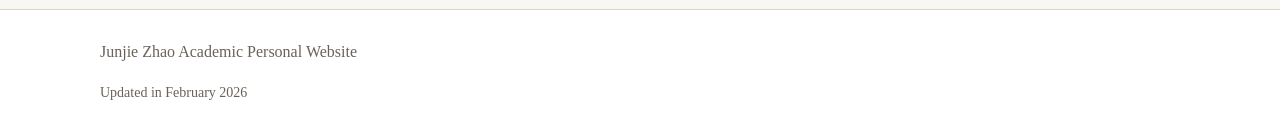
==== commit 903611a6: "Update cv.html" ====
--- a/cv.html
+++ b/cv.html
@@ -50,7 +50,7 @@
           University of Rochester (2025)
         </p>
         <p>
-          Project: “Developing a Personality-Aware Large Language Model for Human-Computer Interaction”
+          Project: Developing a Personality-Aware Large Language Model for Human-Computer Interaction
         </p>
         <p>
           Mentor: Masum Hasan, Prof. Ehsan Hoque
@@ -60,7 +60,7 @@
           University of Rochester (2026)
         </p>
         <p>
-          Project: “An Open AR Platform for Human Centered Computer System Research”
+          Project: An Open AR Platform for Human Centered Computer System Research
         </p>
         <p>
           Mentor: Prof. Yuhao Zhu
@@ -80,7 +80,7 @@
 third-order aberration analysis, and assisted in the building of proxy model and lens correction.</li>
         </ul>
         <h3>Undergraduate Research Assistant, ROC-HCI @ URCS</h3>
-        <p class="meta-line">Sep 2024 - Present | Supervised by PhD Candidate Masum Hasan and Prof. Ehsan Hoque</p>
+        <p class="meta-line">Sep 2024 - Present | Supervised by Masum Hasan and Prof. Ehsan Hoque</p>
         <ul class="clean-list">
           <li>Assisted in the discovery of linguistic features that distinguish LLM-generated language from
 human language, using a fully data-driven approach to ensure objectivity.</li>
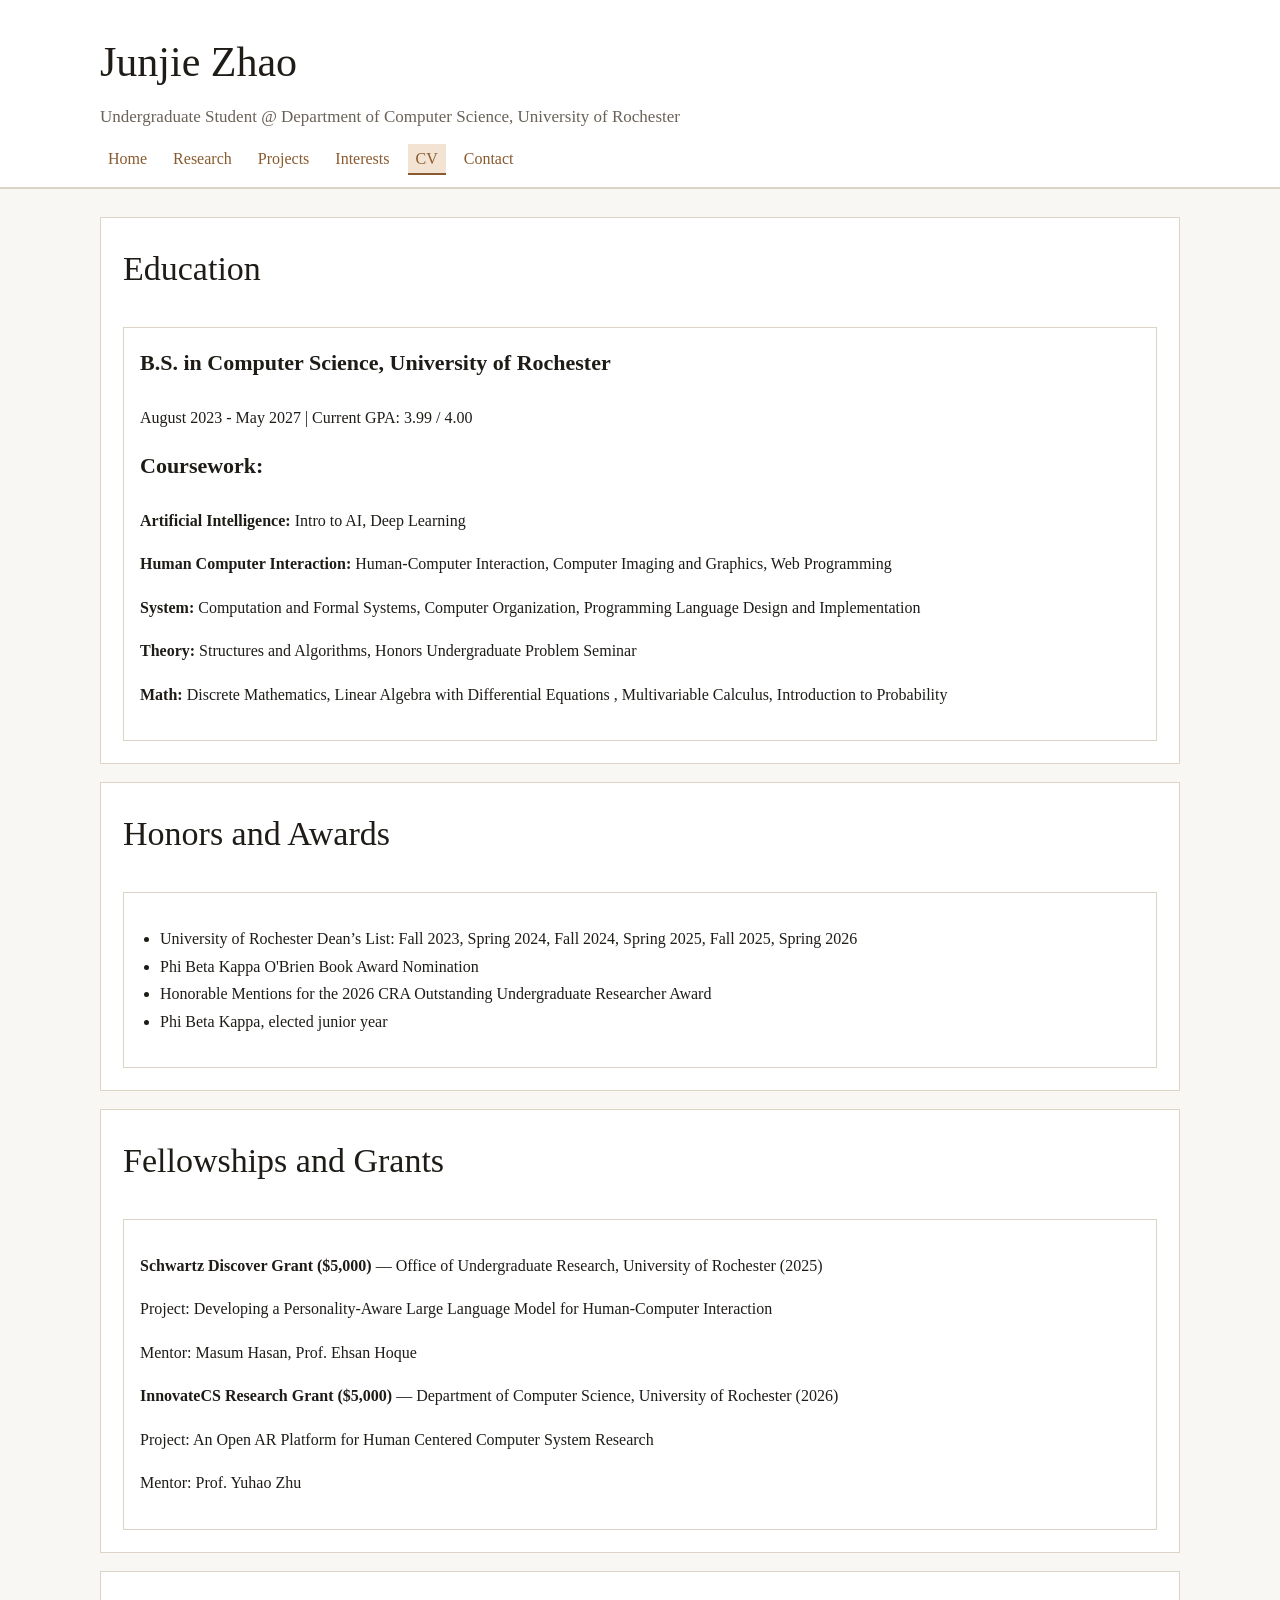
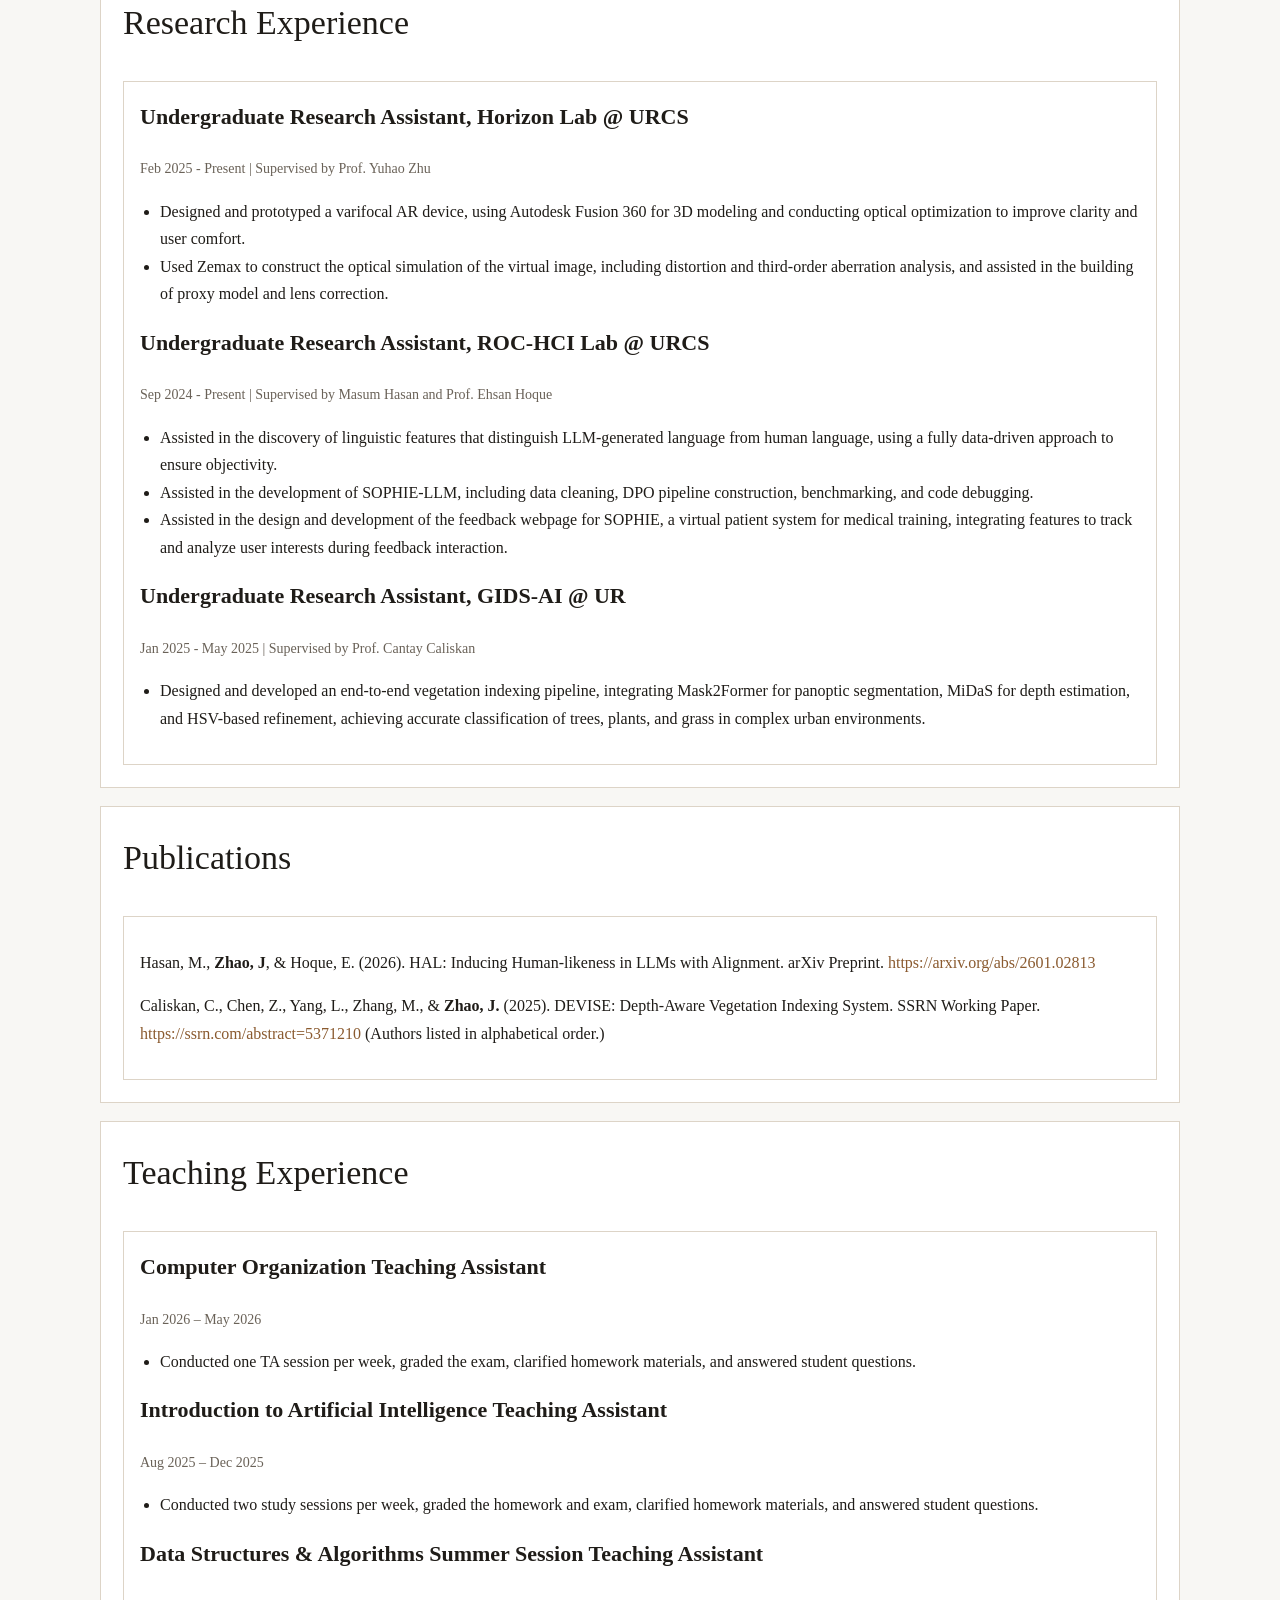
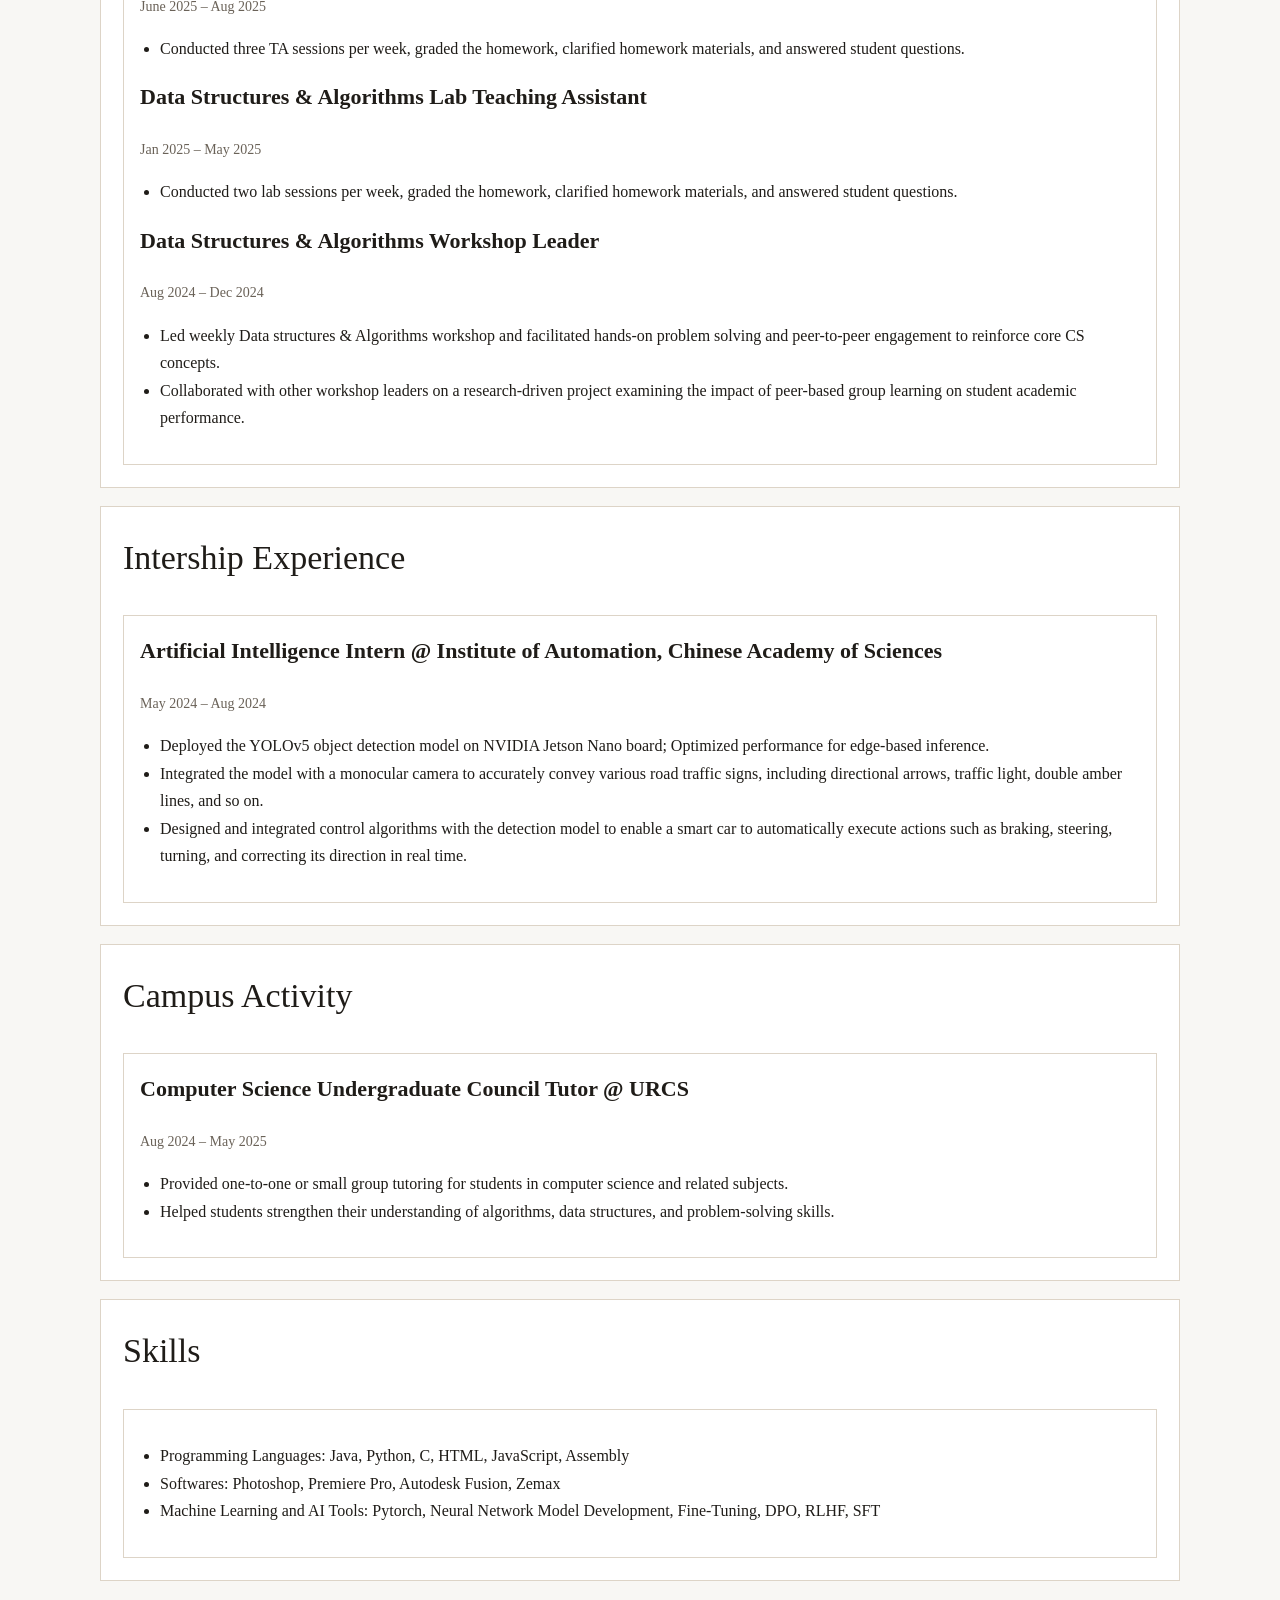
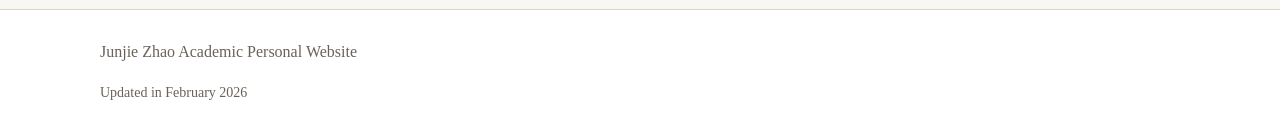
==== commit e4c74284: "Update cv.html" ====
--- a/cv.html
+++ b/cv.html
@@ -79,7 +79,7 @@
           <li>Used Zemax to construct the optical simulation of the virtual image, including distortion and
 third-order aberration analysis, and assisted in the building of proxy model and lens correction.</li>
         </ul>
-        <h3>Undergraduate Research Assistant, ROC-HCI @ URCS</h3>
+        <h3>Undergraduate Research Assistant, ROC-HCI Lab @ URCS</h3>
         <p class="meta-line">Sep 2024 - Present | Supervised by Masum Hasan and Prof. Ehsan Hoque</p>
         <ul class="clean-list">
           <li>Assisted in the discovery of linguistic features that distinguish LLM-generated language from
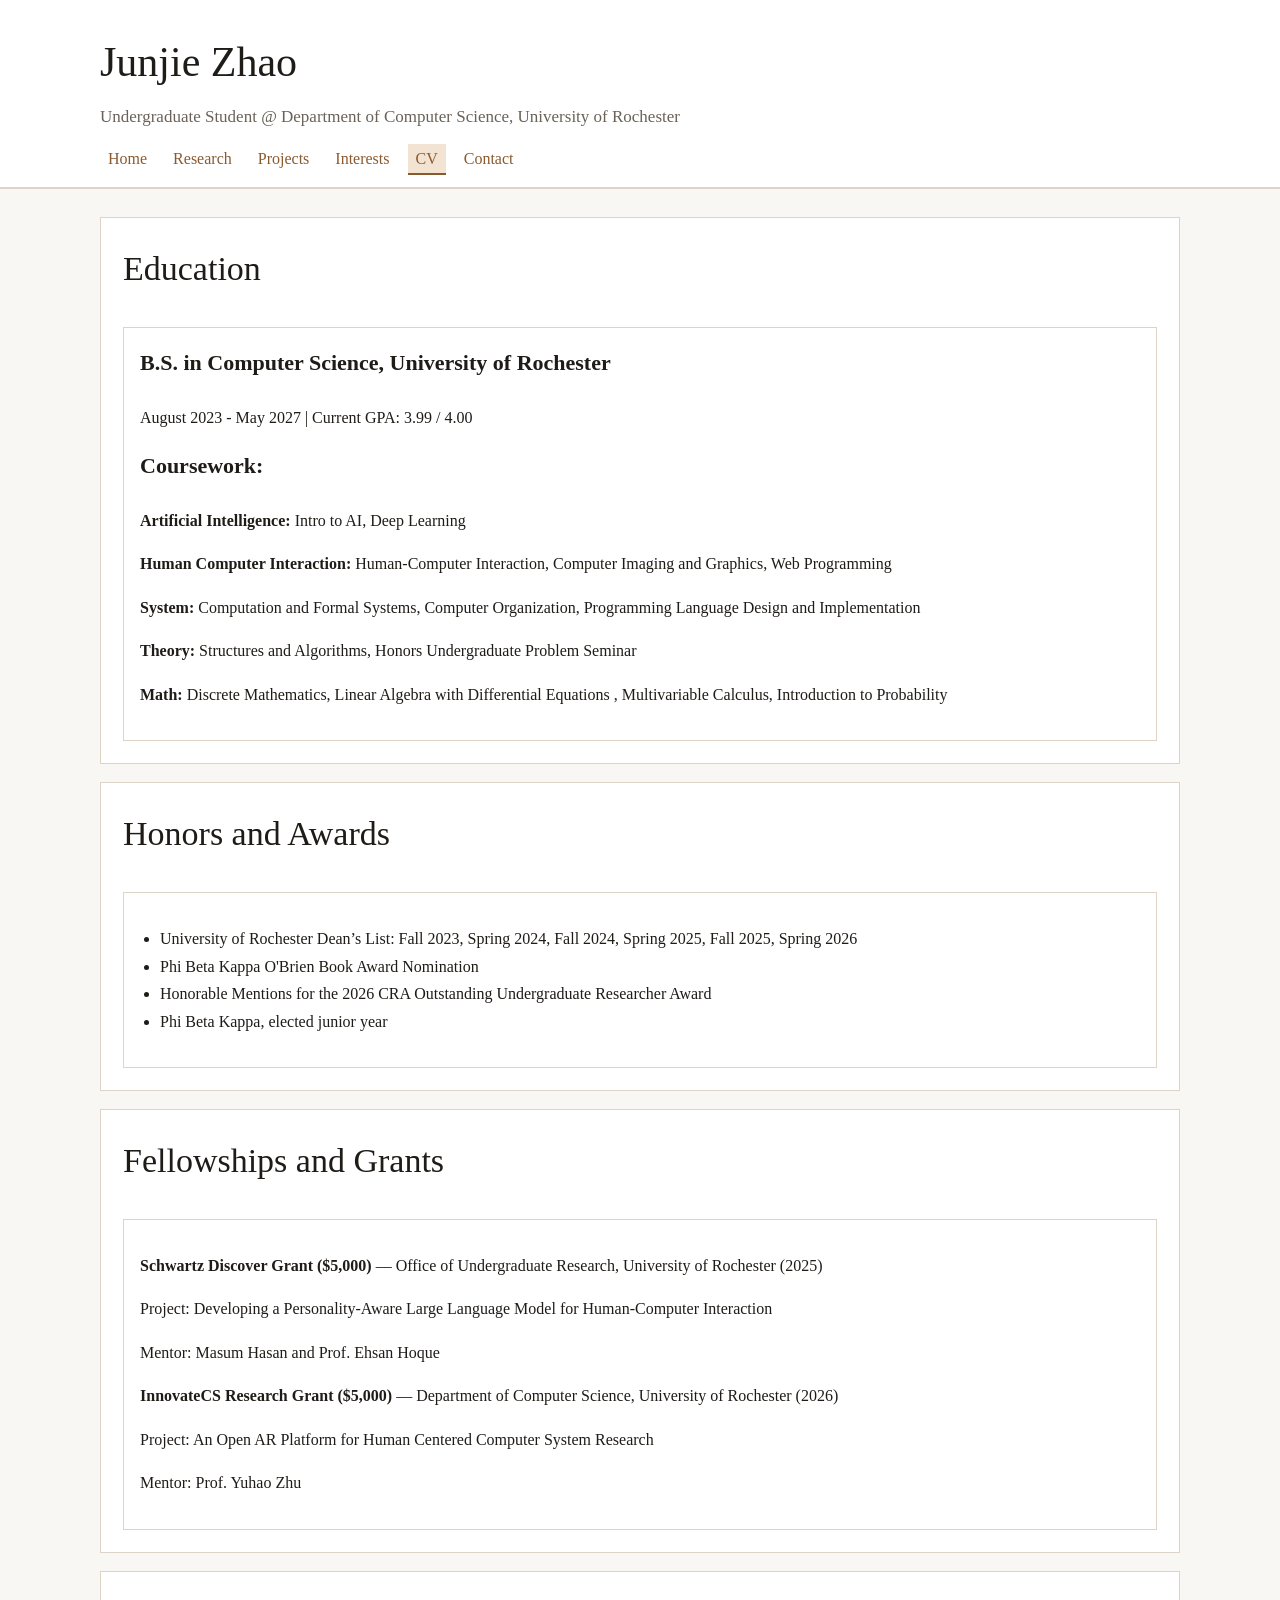
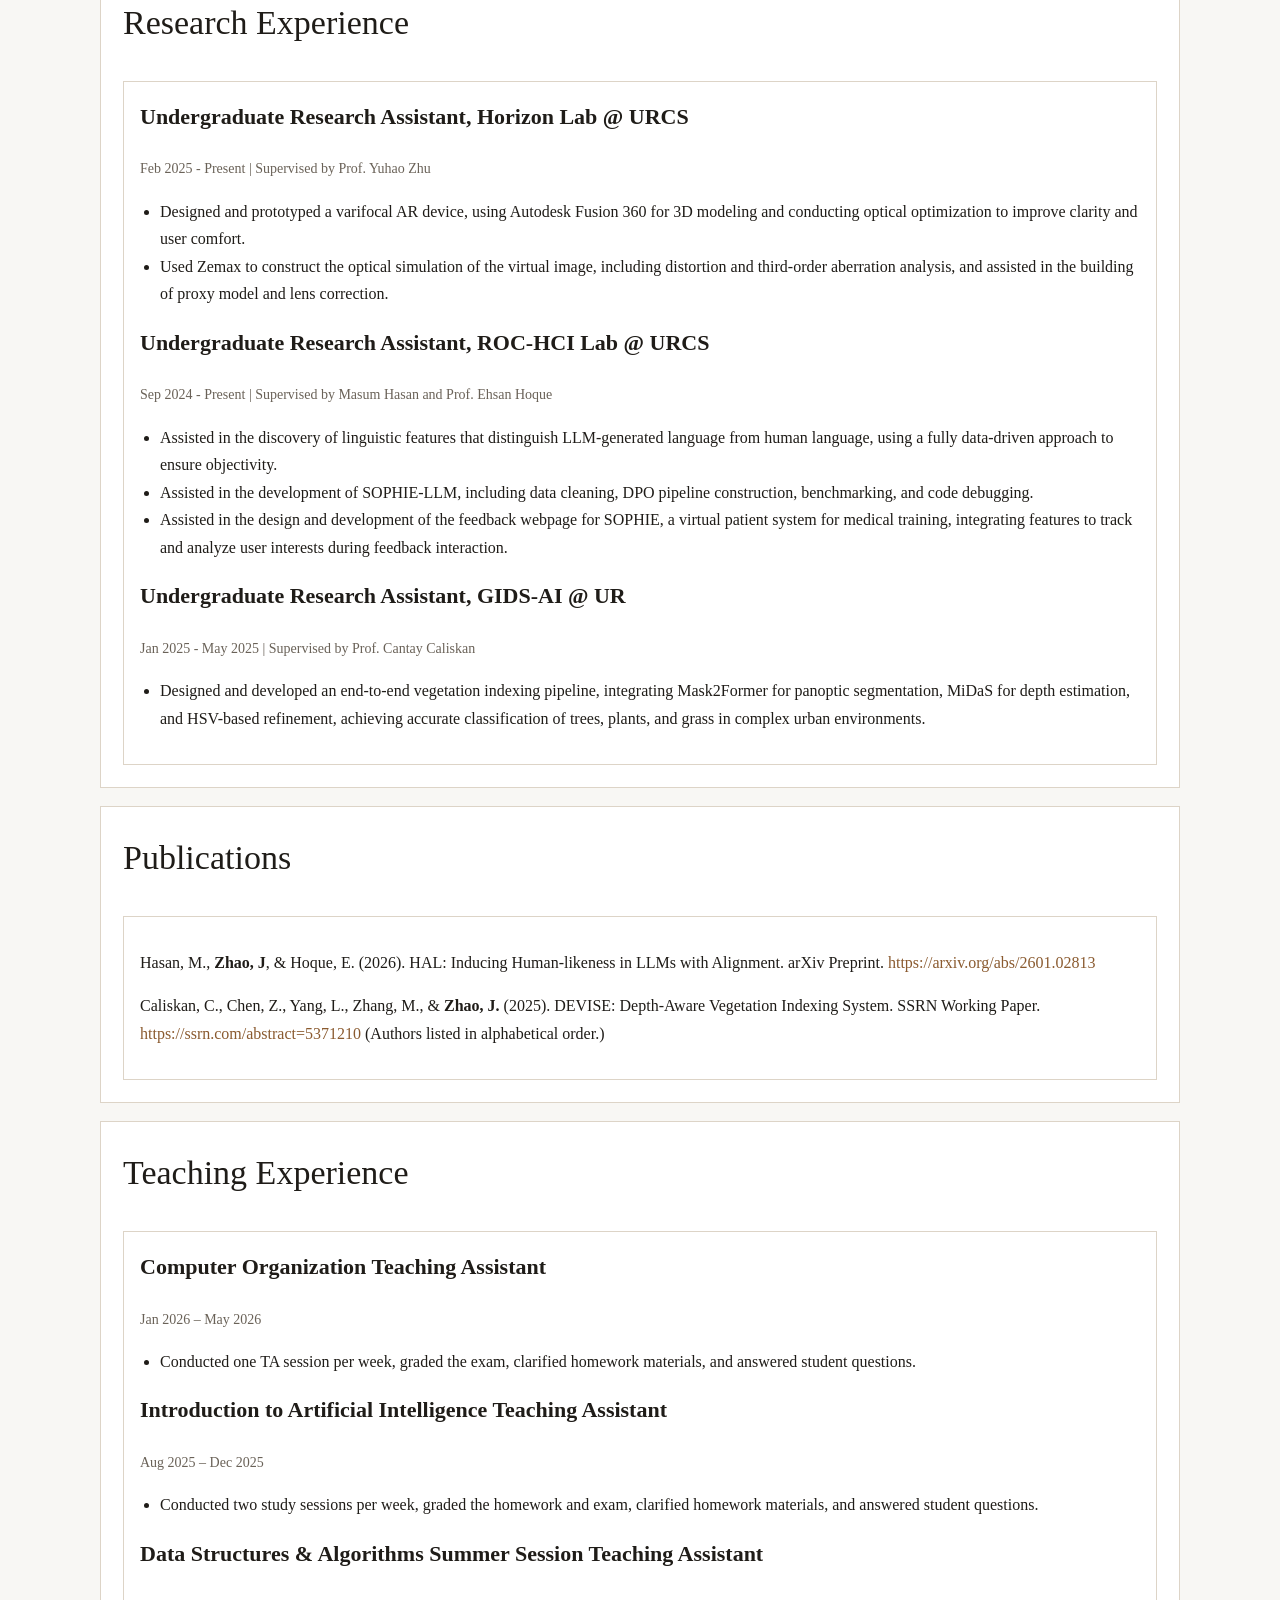
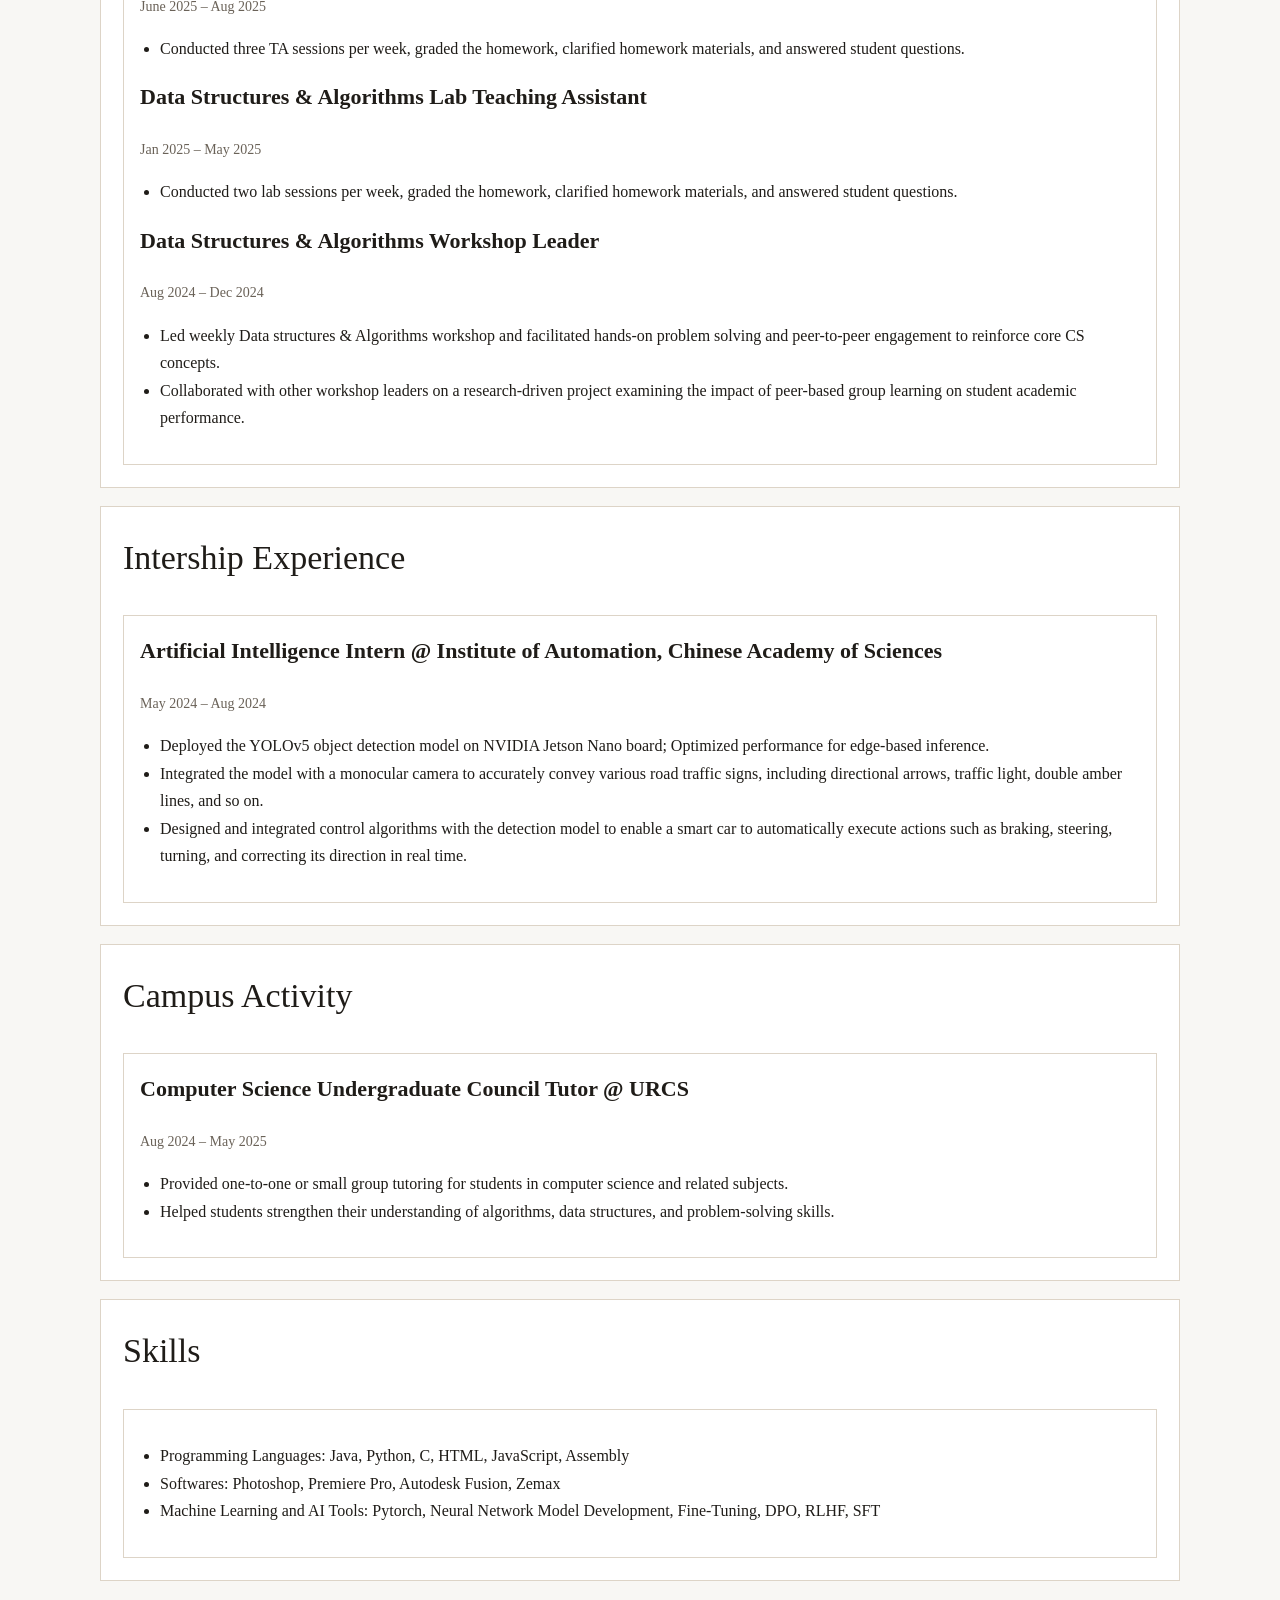
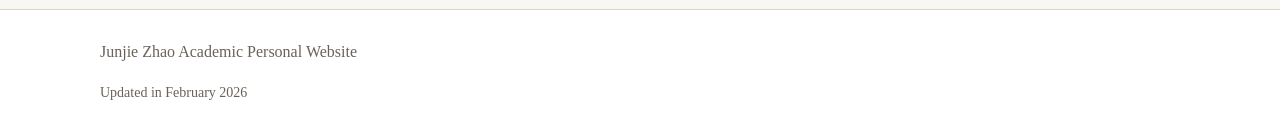
==== commit 722d243e: "Update cv.html" ====
--- a/cv.html
+++ b/cv.html
@@ -53,7 +53,7 @@
           Project: Developing a Personality-Aware Large Language Model for Human-Computer Interaction
         </p>
         <p>
-          Mentor: Masum Hasan, Prof. Ehsan Hoque
+          Mentor: Masum Hasan and Prof. Ehsan Hoque
         </p>
         <p>
           <strong>InnovateCS Research Grant ($5,000)</strong> — Department of Computer Science,
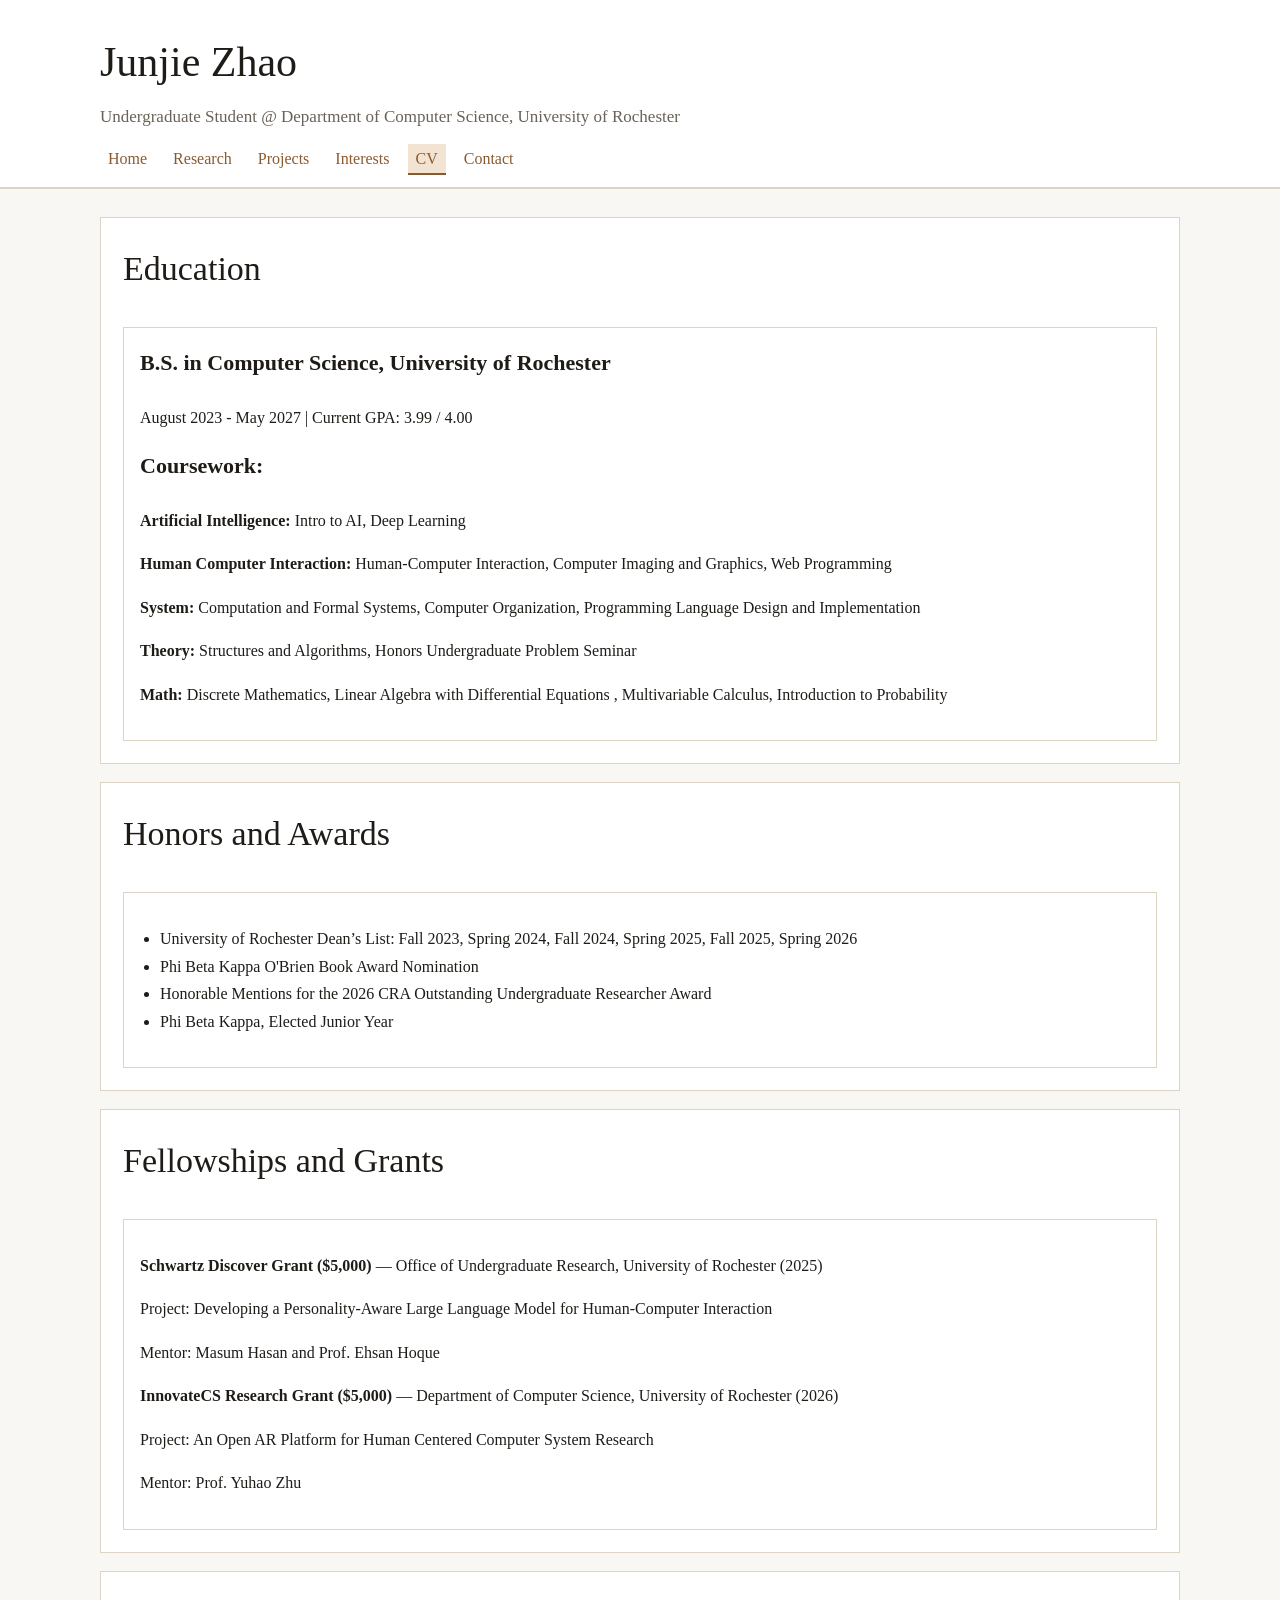
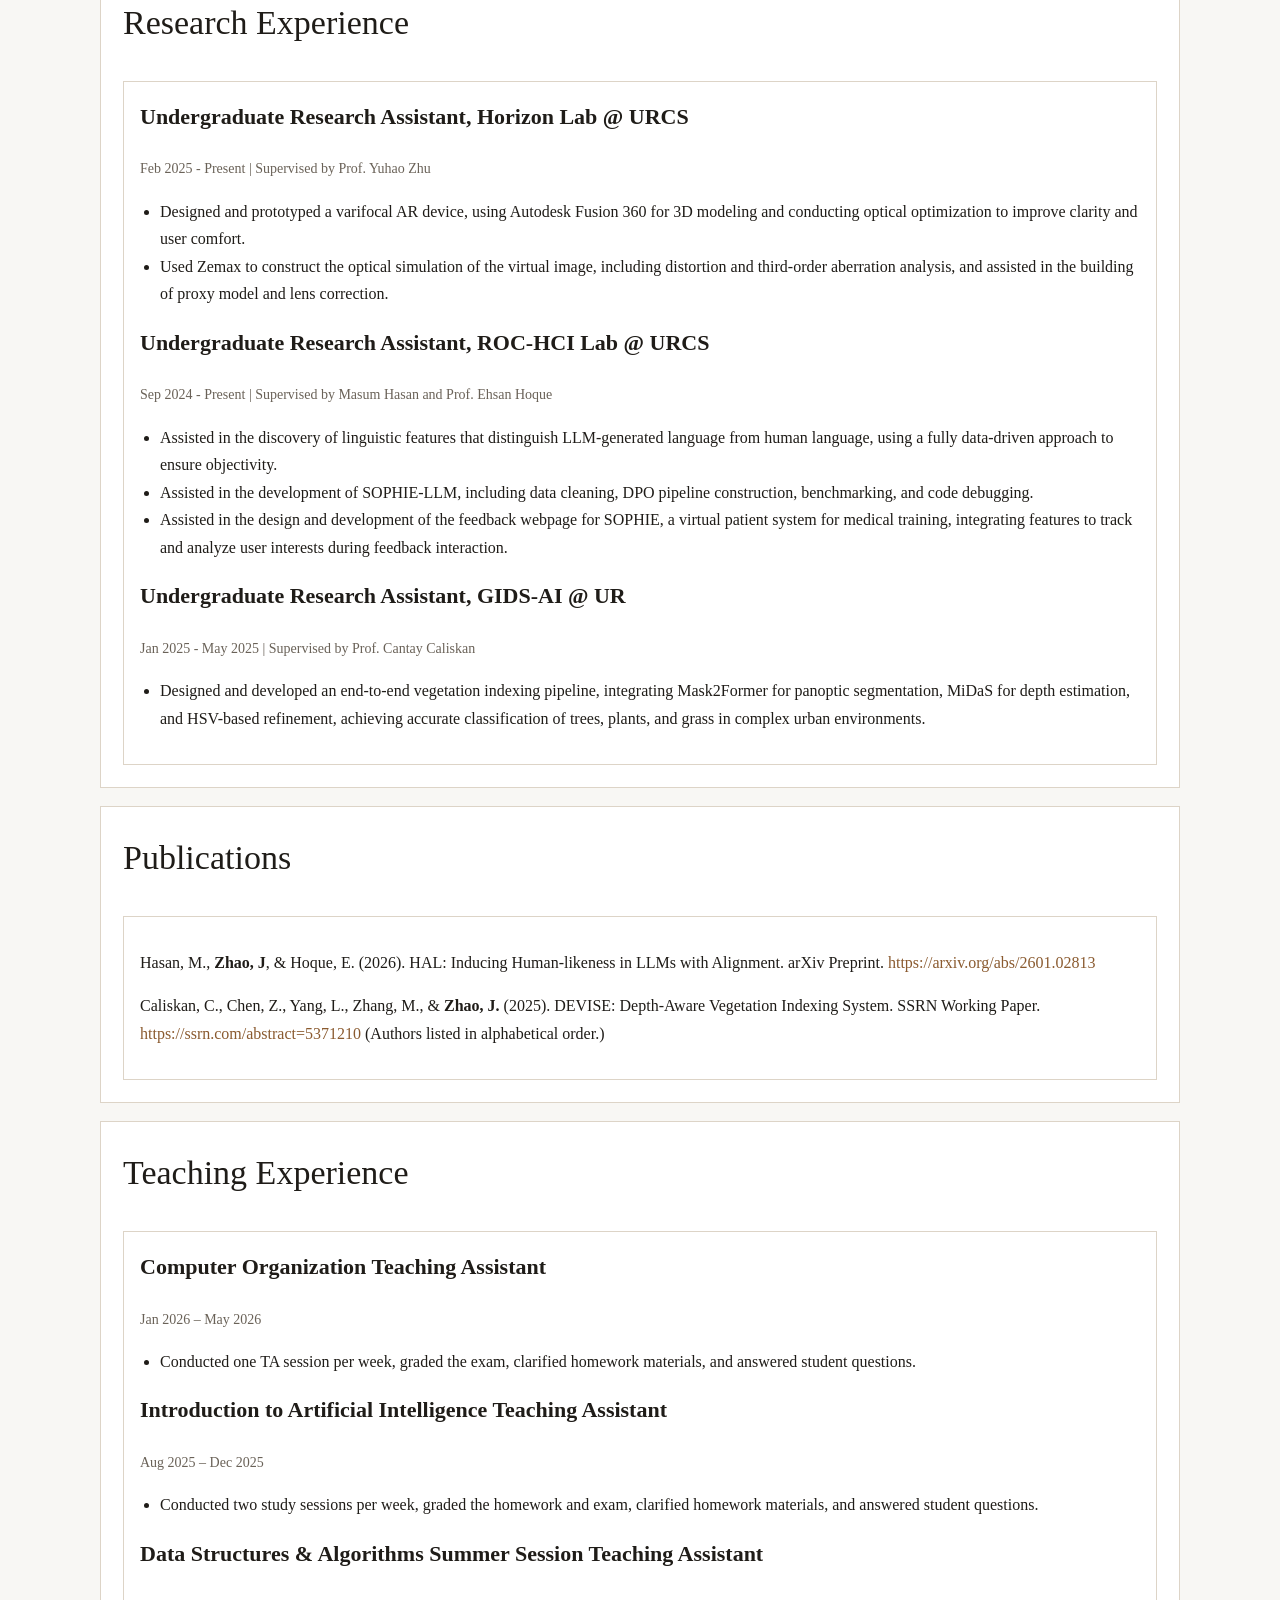
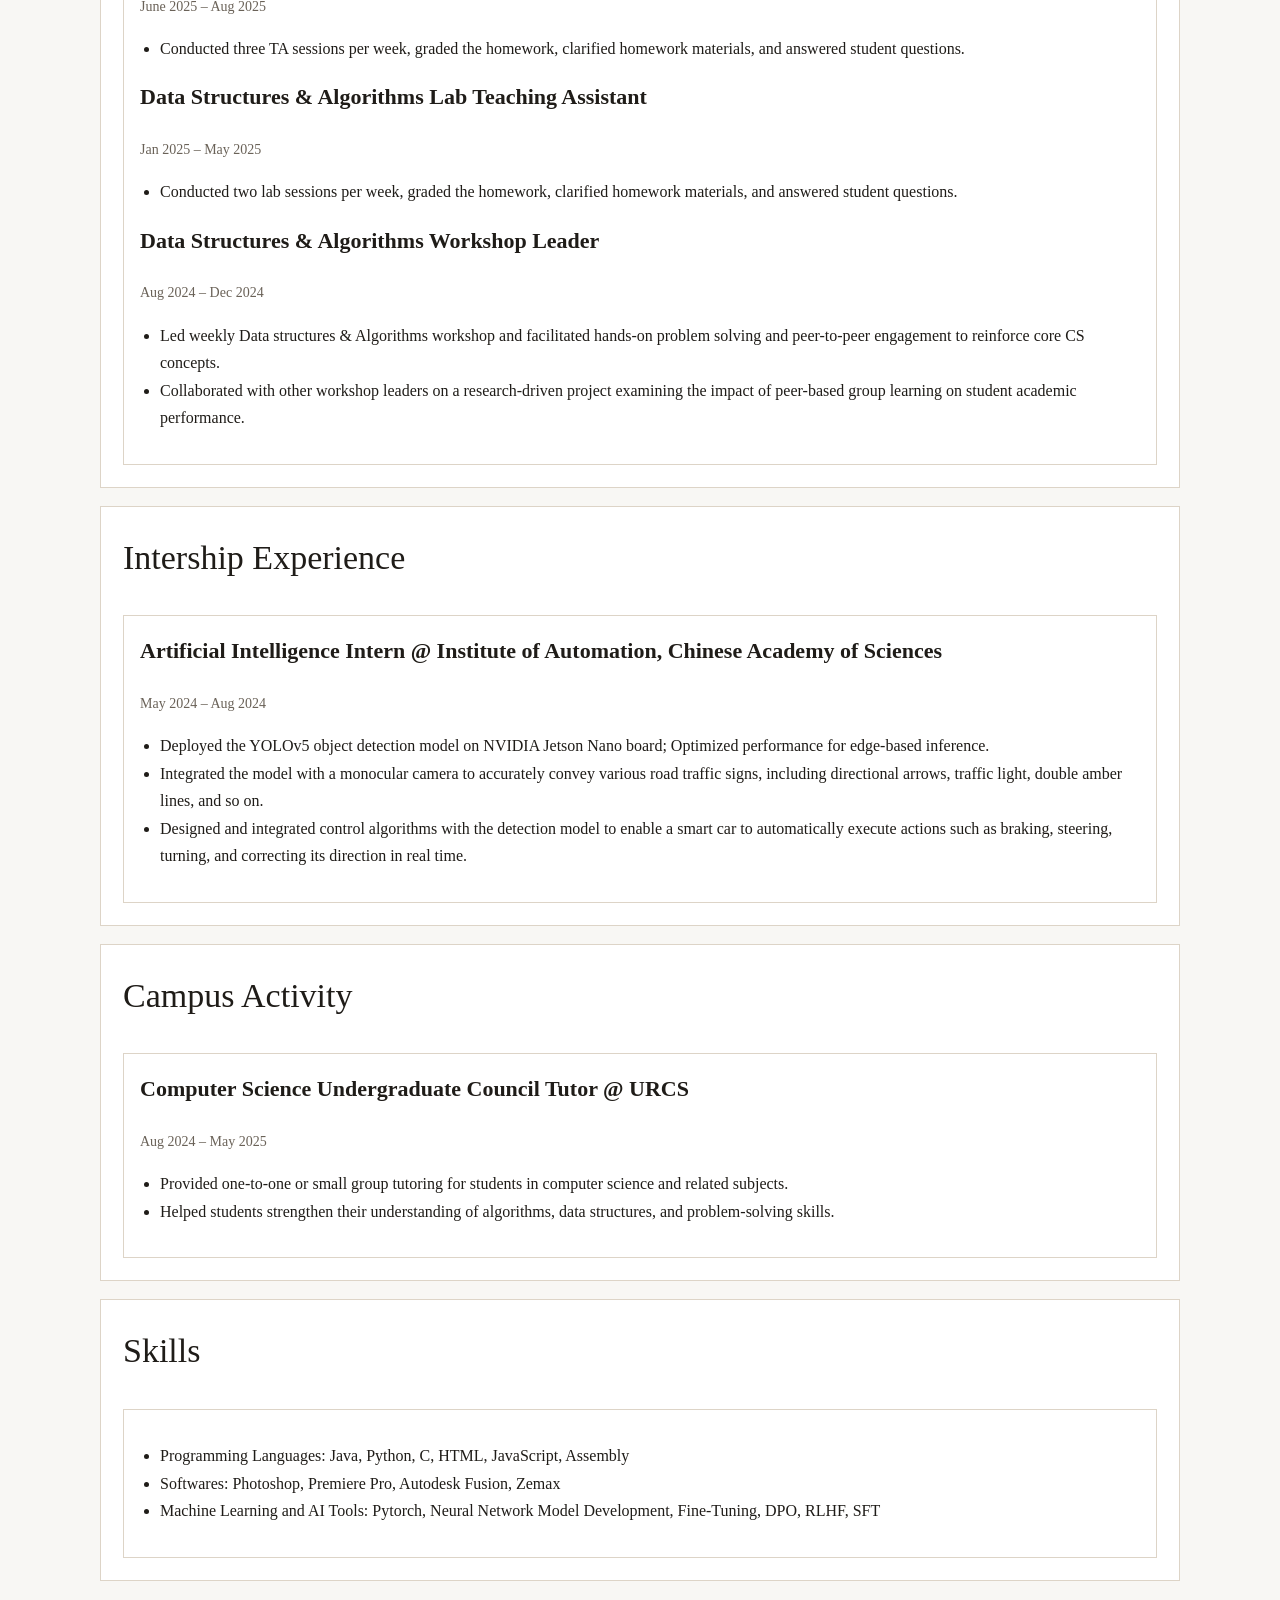
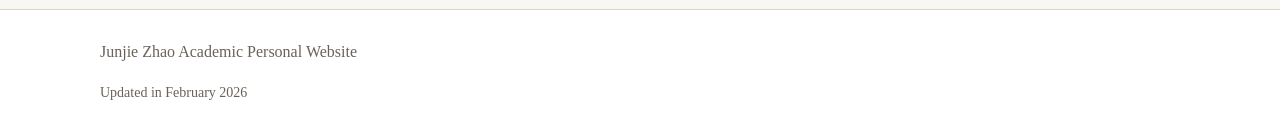
==== commit 470fcfe8: "Update cv.html" ====
--- a/cv.html
+++ b/cv.html
@@ -37,7 +37,7 @@
           <li>University of Rochester Dean’s List: Fall 2023, Spring 2024, Fall 2024, Spring 2025, Fall 2025, Spring 2026</li>
           <li>Phi Beta Kappa O'Brien Book Award Nomination</li>
           <li>Honorable Mentions for the 2026 CRA Outstanding Undergraduate Researcher Award</li>
-          <li>Phi Beta Kappa, elected junior year</li>
+          <li>Phi Beta Kappa, Elected Junior Year</li>
         </ul>
       </div>
     </section>
